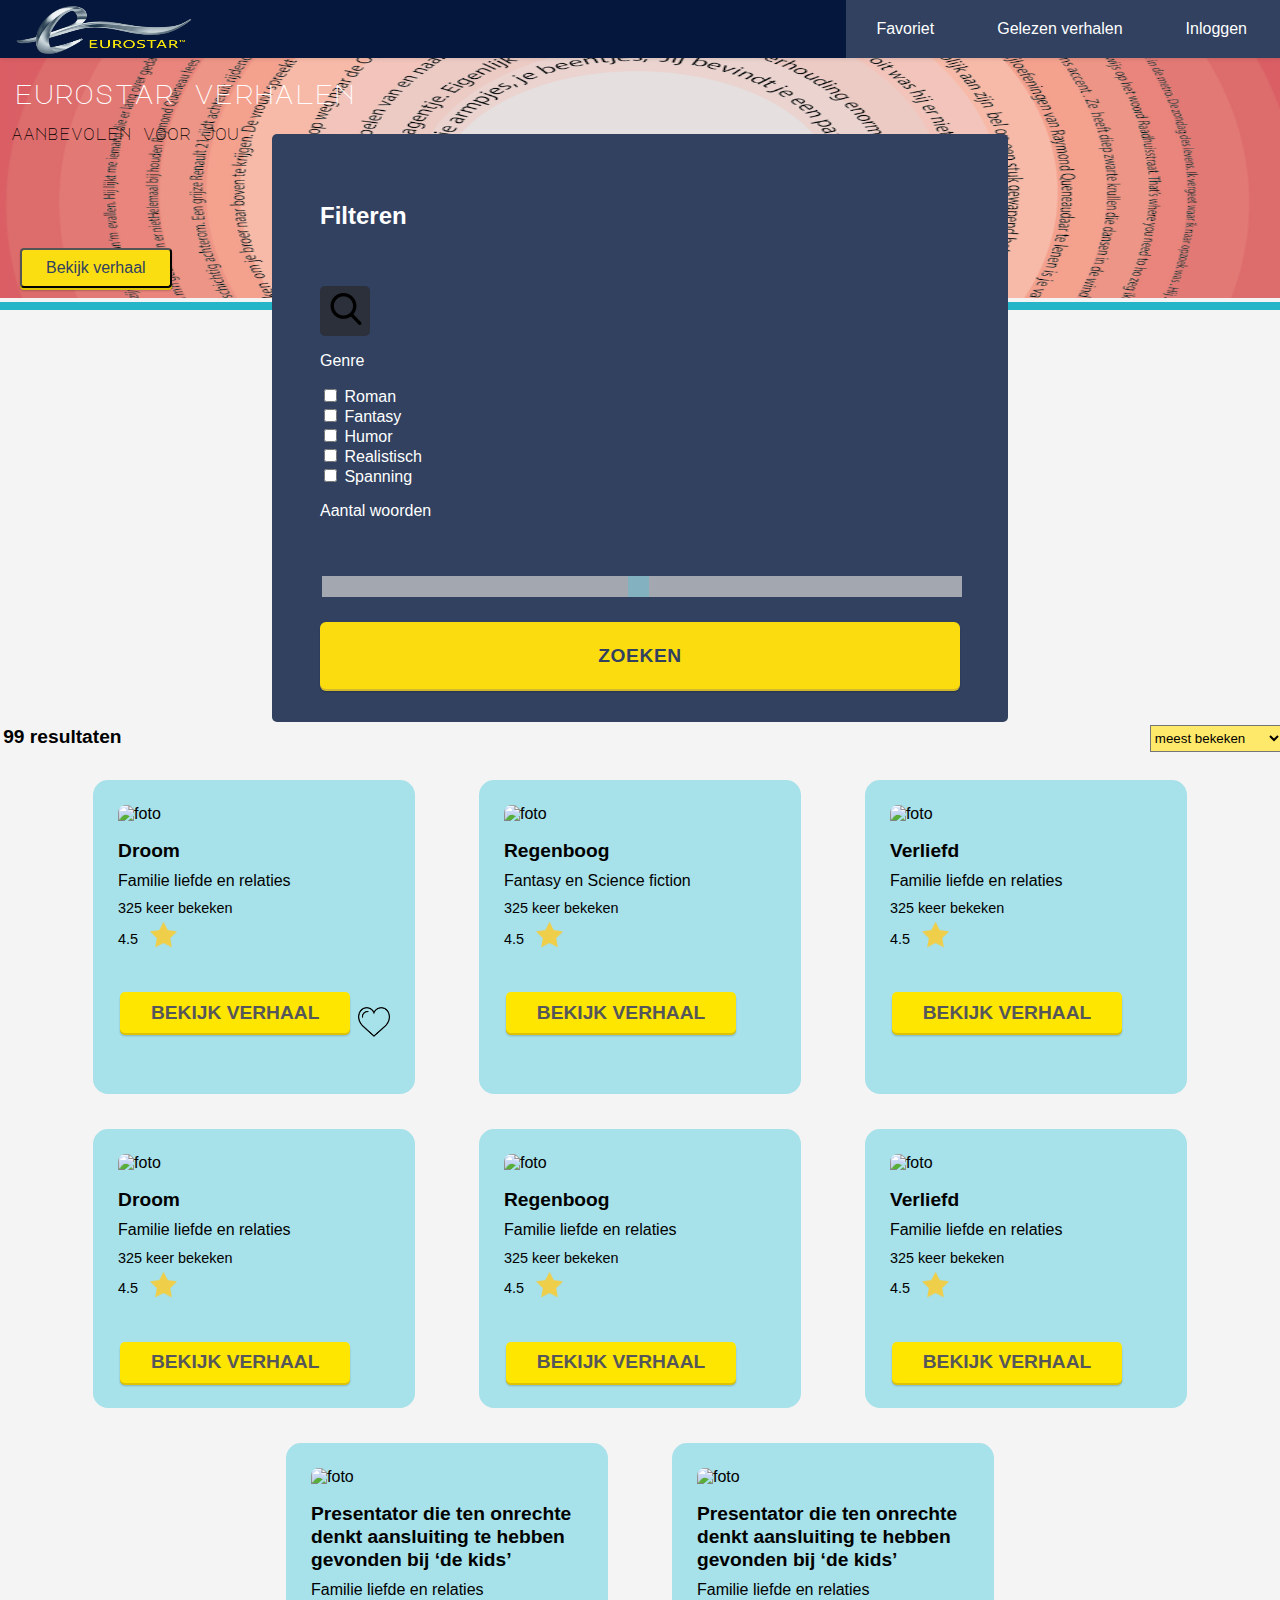
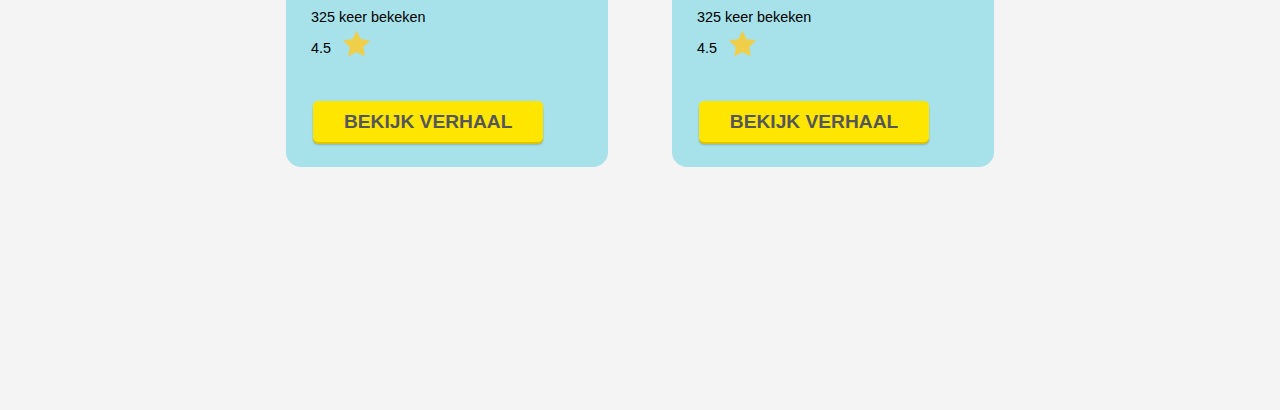
==== index.html @ bab55160 "Add files via upload" ====
<!DOCTYPE html>
<html lang="nl">

<head>
    <meta charset="UTF-8">
    <title>eurostar.html </title>
    <link rel="stylesheet" href="eurostar.css">
    <meta name="viewport" content="width=device-width, initial-scale=1">
    <link href="https://fonts.googleapis.com/css?family=Major+Mono+Display" rel="stylesheet">
</head>

<body>

    <header>
        <img alt="foto" src="eurostarlogo.png">
        <input class="menu-btn" type="checkbox" id="menu-btn" />
        <label class="menu-icon" for="menu-btn"><span class="navicon"></span></label>
        <ul>
            <li> <a href="Favouriet">Favoriet</a></li>
            <li><a href="gelezen.html">Gelezen verhalen</a></li>
            <li><a href="inloggen.html">Inloggen</a></li>

        </ul>


    </header>
    <main class="container">
        <h1 class=titel>eurostar verhalen</h1><img src="Schermafbeelding%202019-01-14%20om%2018.10.48.png" alt="afbeelding">
        <p> aanbevolen voor jou</p>
        <button class="btn"> Bekijk verhaal </button>

    </main>



    <section class="filteren">

        <h2 class="titelfilteren"> Filteren </h2>
        <form>
            <img src="search.png" alt="search" class="icon">
            <div class="box">
                <div class="zoekbalk">

                    <input type="search" id="search" placeholder=" zoek " />
                </div>
            </div>

        </form>

        <form class="formulier" action="checkbox">
            <p>Genre </p>
            <div class="familie">
                <input type="checkbox" class="familie" />
                <label>Roman</label>
            </div>
            <div class="familie">
                <input type="checkbox" class="familie" /> <label>Fantasy </label>
            </div>
            <div class="familie">
                <input type="checkbox" class="familie" /><label> Humor</label> </div>
            <div class="familie">
                <input type="checkbox" class="familie" /><label> Realistisch</label> </div>
            <input type="checkbox" class="familie" /><label> Spanning</label>
        </form>


        <form action="range">
            <p> Aantal woorden</p>
            <input type="range" min="1" max="100" value="50" class="slider" id="myRange">
        </form>

        <button> Zoeken  </button>



    </section>

    <article class="sorteren">
        <h2 class="resultaten">99 resultaten </h2>
        <form class="sorterenop" action="checkbox">
            <select class="sorterenfilter" name="sorterenop">
        <option class="option" value="meest bekeken"> meest bekeken</option>
        <option value="a-z"> a-z </option>
        <option value="z-a">z-a</option>
        <option value="random">random</option>
    </select>
        </form>

    </article>




    <section class="sectionsorterenverhalen">

        <article class="verhalen">
            <img class="fotoverhalen" src="http://q-staff.eu/wp-content/uploads/2015/01/dromen.jpg" alt="foto">
            <h2>Droom </h2>
            <h3> Familie liefde en relaties</h3>
            <p>325 keer bekeken</p>
            <p> 4.5</p>
            <img class="ster" alt="ster" src="star.png">

            <a href="verhaal.html" class="bekijkverhaalknop">Bekijk verhaal</a> <img class="likebutton" src="like%20(3).png" alt="hart">


        </article>


        <article class="verhalen">
            <img class="fotoverhalen" src="https://thumbs.werkaandemuur.nl/b9597d13a1910afd339861abcd6c3329_950x600_fit.jpg" alt="foto">
            <h2>Regenboog </h2>
            <h3> Fantasy en Science fiction</h3>
            <P>325 keer bekeken</P>
            <p> 4.5</p>
            <img class="ster" alt="ster" src="star.png">


            <a href="verhaal.html" class="bekijkverhaalknop">Bekijk verhaal</a>

        </article>


        <article class="verhalen">
            <img class="fotoverhalen" src="https://sestra.nl/wp-content/uploads/2014/02/Bang-om-verliefd-te-zijn-1200x675.jpg" alt="foto">

            <h2>Verliefd </h2>
            <h3>Familie liefde en relaties </h3>
            <P> 325 keer bekeken</P>
            <p> 4.5</p>
            <img class="ster" alt="ster" src="star.png">
            <a href="verhaal.html" class="bekijkverhaalknop">Bekijk verhaal</a>

        </article>

        <article class="verhalen">
            <img class="fotoverhalen" src="http://q-staff.eu/wp-content/uploads/2015/01/dromen.jpg" alt="foto">
            <h2>Droom </h2>
            <h3> Familie liefde en relaties</h3>
            <P> 325 keer bekeken</P>
            <p> 4.5</p>
            <img class="ster" alt="ster" src="star.png">
            <a href="verhaal.html" class="bekijkverhaalknop">Bekijk verhaal</a>

        </article>


        <article class="verhalen">
            <img class="fotoverhalen" src="https://thumbs.werkaandemuur.nl/b9597d13a1910afd339861abcd6c3329_950x600_fit.jpg" alt="foto">
            <h2>Regenboog </h2>
            <h3> Familie liefde en relaties</h3>
            <P> 325 keer bekeken</P>
            <p> 4.5</p>
            <img class="ster" alt="ster" src="star.png">
            <a href="verhaal.html" class="bekijkverhaalknop">Bekijk verhaal</a>
        </article>


        <article class="verhalen">
            <img class="fotoverhalen" src="https://sestra.nl/wp-content/uploads/2014/02/Bang-om-verliefd-te-zijn-1200x675.jpg" alt="foto">
            <h2>Verliefd </h2>
            <h3>Familie liefde en relaties</h3>
            <P> 325 keer bekeken</P>
            <p> 4.5</p>
            <img class="ster" alt="ster" src="star.png">
            <a href="verhaal.html" class="bekijkverhaalknop">Bekijk verhaal</a>


        </article>
        <article class="verhalen">
            <img class="fotoverhalen" src="https://thumbs.werkaandemuur.nl/b9597d13a1910afd339861abcd6c3329_950x600_fit.jpg" alt="foto">
            <h2>Presentator die ten onrechte denkt aansluiting te hebben gevonden bij ‘de kids’ </h2>
            <h3> Familie liefde en relaties</h3>
            <P> 325 keer bekeken</P>
            <p> 4.5</p>
            <img class="ster" alt="ster" src="star.png">
            <a href="verhaal/verhaal.html" class="bekijkverhaalknop">Bekijk verhaal</a> </article>


        <article class="verhalen">
            <img class="fotoverhalen" src="https://sestra.nl/wp-content/uploads/2014/02/Bang-om-verliefd-te-zijn-1200x675.jpg" alt="foto">
            <h2>Presentator die ten onrechte denkt aansluiting te hebben gevonden bij ‘de kids’ </h2>
            <h3> Familie liefde en relaties</h3>
            <P> 325 keer bekeken</P>
            <p> 4.5</p>
            <img class="ster" alt="ster" src="star.png">
            <a href="verhaal/verhaal.html" class="bekijkverhaalknop">Bekijk verhaal</a>
        </article>
    </section>
---- eurostar.css ----
body {
    font-family: Pembroke, "Helvetica Neue", Helvetica, Arial, sans-serif
}

/*navigatie */

body {
    margin: 0;
    font-family: Helvetica, sans-serif;
    background-color: #f4f4f4;
}



/* header */

header img {
    width: 10em;
    height: 3em;
    position: fixed;
    top: 0.3em;
    left: 0.2em;
}

header {
    background-color: #06173d;
    box-shadow: 1px 1px 4px 0 rgba(0, 0, 0, .1);
    position: fixed;
    width: 100%;
    z-index: 3;
    position: fixed;
    top: 0
}

header ul {
    margin: 0;
    padding: 0;
    list-style: none;
    overflow: hidden;
    background-color: #31415f;
}

header li a {
    display: block;
    padding: 1.25em;
    border-right: 0.19em solid #31415f;
    text-decoration: none;
    color: white
}

header li a:hover,
header .menu-btn:hover {
    background-color: #4f5c76;
    border-color: inherit;
    border-top: 0.31em solid #4f5c76;
}



/* menu */

header ul {
    clear: both;
    max-height: 0;
    transition: max-height .2s ease-out;
    background-color: #31415f;
}

/* menu icon */

header .menu-icon {
    cursor: pointer;
    display: inline-block;
    float: right;
    padding: 1.73em 1.25em;
    position: relative;
    left: 0em;
    user-select: none;
}

header .menu-icon .navicon {
    background: white;
    display: block;
    height: 0.25em;
    position: relative;
    transition: background .2s ease-out;
    width: 1.75em;
}

header .menu-icon .navicon:before,
header .menu-icon .navicon:after {
    background: white;
    content: '';
    display: block;
    height: 100%;
    position: absolute;
    transition: all .2s ease-out;
    width: 100%;
}

header .menu-icon .navicon:before {
    top: 0.312em;
}

header .menu-icon .navicon:after {
    top: -0.312em;
}

/* menu button */

header .menu-btn {
    display: none;
}

header .menu-btn:checked ~ ul {
    max-height: 15em;
}

header .menu-btn:checked ~ .menu-icon .navicon {
    background: transparent;
}

header .menu-btn:checked ~ .menu-icon .navicon:before {
    transform: rotate(-45deg);
}

header .menu-btn:checked ~ .menu-icon .navicon:after {
    transform: rotate(45deg);
}

header .menu-btn:checked ~ .menu-icon:not(.steps) .navicon:before,
.header .menu-btn:checked ~ .menu-icon:not(.steps) .navicon:after {
    top: 0;
}

/*main*/

main {

    position: relative;
    bottom: -3em;
    border: 2em;
    margin-bottom: 4em;
    border-bottom: 0.5em solid #24b5c9;
    height: 20
}

h1 {
    font-weight: 400;
    font-size: 3rem;
    font-family: Aspect Regular;
    text-align: left;
    top: 1.5em;
}

main p {
    position: absolute;
    bottom: 9em;
    left: 0.7em;
    text-align: left;
    font-family: 'Major Mono Display', monospace;

}

main h1 {
    position: absolute;
    top: 0.5em;
    left: 0.5em;
    text-align: left;
    color: white;
    font-size: 1.7em;

    font-family: 'Major Mono Display', monospace;
}

img {

    width: 100%;
    height: 15.625em;


}

main button {
    position: absolute;
    top: 12.5em;
    left: 1.25em;
    padding: 0.56em 1.5em;
    background-color: #fbde12;
    color: #31415f;
    font-size: 1em;
    border-radius: 0.25em;
    box-shadow: rgb(222, 194, 4) 0px 2px 0px 0px, rgba(0, 0, 0, 0.2) 0px 3px 2px 0px;

}

main button:hover {
    background-color: #ffe600;
}




.inloggen {
    position: absolute;
    top: 0.438em;
    right: 0.5em
}






/*filteren*/

.filteren {
    text-decoration: none;
    background-color: #31415f;
    border-radius: 0.313em;
    max-width: 40em;
    color: white;
    padding: 3em;
    padding-bottom: 3.750em;
    margin-bottom: 2.188em;
    margin-top: 0.125em;
    border-top: 20em;
    height: 30em;



    margin-left: auto;
    margin-right: auto;

}

.slider {
    -webkit-appearance: none;

    width: 100%;
    height: 1.563em;
    background: #d3d3d3;
    outline: none;
    opacity: 0.7;
    margin-top: 3em;
}

.slider:hover {
    background-color: white;
}

.slider::-webkit-slider-thumb {
    -webkit-appearance: none;
    width: 1.563em;
    height: 1.563em;
    background: #a7e1e9;

}

slider::-moz-range-thumb {
    width: 1.563em;
    height: 1.563em;

    cursor: pointer;
}




.myinput {


    font-size: 1.0em;
    border: none;
    padding-bottom: 1.0em;
    padding-top: 1.0em;

    border-radius: 0.313em;
    line-height: 1.500em;
    margin-bottom: 0.938em;
    width: 100%;
    text-align-last: left;

}






form p {
    font-size: 1.0em;
}

.inloggen {
    width: 2.5em;
    height: 2.5em;
}

.box {

    width: 200px;
    height: 50px;
}

.zoekbalk {
    width: 100%;
    vertical-align: middle;
    white-space: nowrap;
    position: relative;

}

.zoekbalk input#search {
    width: 50px;
    height: 50px;
    background: #2b303b;
    border: none;
    font-size: 10pt;
    float: left;
    color: #262626;
    padding-left: 35px;
    -webkit-border-radius: 5px;
    -moz-border-radius: 5px;
    border-radius: 5px;
    color: #fff;

    -webkit-transition: width .55s ease;
    -moz-transition: width .55s ease;
    -ms-transition: width .55s ease;
    -o-transition: width .55s ease;
    transition: width .55s ease;
}

.zoekbalk input#search::-webkit-input-placeholder {
    color: white;
}

.zoekbalk input#search:-moz-placeholder {

    color: white;
}

.zoekbalk input#search::-moz-placeholder {

    color: white;
}

.zoekbalk input#search:-ms-input-placeholder {
    color: white;
}

.zoekbalk .icon {
    position: absolute;
    top: 30%;
    margin-left: 1.064em;
    margin-top: 1.063;
    z-index: 1;
    color: white;
}

.icon {
    position: relative;
    z-index: 2;
    width: 2em;
    height: 2em;
    top: 2.7em;
    right: -0.6em
}

.zoekbalk input#search:focus,
.zoekbalk input#search:active {
    outline: none;
    width: 100%;
}

.zoekbalk:hover input#search {
    width: 100%;
}

.zoekbalk:hover .icon {
    width: 100% #93a2ad;
}

section button {


    border-radius: 0.313em;
    text-align: center;
    background-color: rgb(251, 221, 15);
    color: #31415f;
    border-style: none;
    font-size: 1.2em;
    font-weight: 700;
    letter-spacing: 0.03em;
    box-shadow: 2px, 2px #d1b829;
    text-align: center;
    margin-top: 3.125em;
    box-shadow: rgb(210, 184, 43) 0px 2px 0px 0px, rgba(0, 0, 0, 0.2) 0px 3px 2px 0px;
    text-transform: uppercase;
    line-height: 1.25em;
    padding: 1.125em 0.625em;
    width: 100%;
    position: relative;
    top: -2em;
}

section button:hover {
    background-color: #ffe96a;
    position: relative;
    top: -2em;
}






/*sorteren*/

.sorteren {
    position: relative;
    right: -.2em;
    border: 2em;

}

.sorterenfilter {
    height: 2em;
    width: 10em;
    background: #ffe96a;
}

.option {
    width: 10em;
    height: 12em;
    background: yellow
}

article form {
    position: absolute;
    top: 0em;
    right: 0em;

}


.sectionsorterenverhalen {
    display: flex;

    justify-content: center;
    flex-wrap: wrap;
    flex-direction: row;

    color: black
}

/*resultaten */

.verhalen {
    background-color: #a7e1e9;
    padding: 1.56em;
    width: 20em;
    margin-bottom: 2.19em;
    margin-top: 0px;
}

.containerverhalen {
    flex-direction: row;
    flex-wrap: wrap-reverse;
    justify-content: space-around;
    align-items: stretch;
}

.verhalen {

    border-radius: 0.94em;
    margin-top: 0px;
    margin-left: 2em;
    margin-right: 2em;
    text-decoration: none;
    width: 17em;

}

article h2 {
    font-size: 1.2em;
    line-height: 1.2em;

}

article p {
    font-size: 0.9em;
    line-height: 1, 0em;


}

article h3 {
    font-size: 1.0em;
    line-height: 0.4em;
    font-weight: normal
}



.bekijkverhaalknop {
    font-family: Pembroke, Arial, sans-serif;
    font-style: normal;
    font-weight: 700;
    font-size: 1.2rem;
    text-align: center;
    background-color: rgb(255, 230, 0);
    box-shadow: rgb(222, 194, 4) 0px 2px 0px 0px, rgba(0, 0, 0, 0.2) 0px 3px 2px 0px;
    color: rgb(85, 86, 90);
    padding: 4em;

    text-align: center;
    text-transform: uppercase;
    width: 11em;
    border-radius: 0.25em;
    border-width: 0px;
    padding: 0px;
    text-decoration: none;
    position: relative;

    left: 0.1em;
    display: block;
    padding: 0.5em;
}












.bekijkverhaalknop: hover {
    border-top: 0.3125 solid #ffe600;
}



.resultaten {
    margin-left: 3.125;
    color: black;
}

article img {
    border: 0px;
    margin-top: auto;
    margin-left: auto;

    text-decoration: none;
    border-top-right-radius: .5em;
    border-top-left-radius: .5em;
    width: 17em;
    height: 8em;
}



.ster {
    width: 1.7em;
    height: 1.7em;
    position: relative;
    left: 2.0em;
    bottom: 2.5em;

}

.likebutton {
    width: 2em;
    height: 2em;
    position: relative;
    bottom: 1.7em;
    left: 15em
}

.gelezen {
    position: relative;
    top: 7em;
    border-radius: 0.94em;
    margin-top: 0px;
    margin-left: auto;
    margin-right: auto;

    padding-bottom: 1em;
    text-decoration: none;
    width: 17em;
    background-color: #a7e1e9
}

}

.rate {
    float: left;
    position: absolute;
    top: 0em;

}

.rate:not(:checked) > input {
    position: absolute;
    top: -9999px;
}

.rate:not(:checked) > label {
    float: right;
    width: 1.0em;
    overflow: hidden;
    white-space: nowrap;
    cursor: pointer;
    font-size: 30px;
    color: #ccc;
}

.rate:not(:checked) > label:before {
    content: '★ ';
}

.rate > input:checked ~ label {
    color: #ffc700;
}

.rate:not(:checked) > label:hover,
.rate:not(:checked) > label:hover ~ label {
    color: #ffd74a;
}

z .rate > input:checked + label:hover,
.rate > input:checked + label:hover ~ label,
.rate > input:checked ~ label:hover,
.rate > input:checked ~ label:hover ~ label,
.rate > label:hover ~ input:checked ~ label {
    color: #ffd74a;
}



.inlogpagina {
    background-color: #a7e1e9;


}

h1 {
    font-family: 'Montserrat', sans-serif;
    text-align: center;
    position: relative;
}


.inlog {
    background-color: white;
    position: relative;
    top: 5em;
    max-width: 30.312em;
    height: 28.437em;
    border-radius: 0.5em;
    margin: auto;
    border: 20em;
    padding-top: 1.25em;
    padding-right: 2.5em;
    padding-left: 2.5em;
}


input[type=submit] {
    -webkit-transition: width 0.4s ease-in-out;
    transition: width 0.4s ease-in-out;
}

input[type=submit]:focus {
    width: 100%;
}

input[type=submit] {


    border-radius: 0.3125em;
    text-align: center;
    background-color: rgb(251, 221, 15);
    color: #31415f;
    border-style: none;
    font-size: 1.2em;
    font-weight: 700;
    letter-spacing: 0.03em;
    box-shadow: 2px, 2px #d1b829;
    text-align: center;
    box-shadow: rgb(210, 184, 43) 0px 2px 0px 0px, rgba(0, 0, 0, 0.2) 0px 3px 2px 0px;
    text-transform: uppercase;
    line-height: 1.25em;
    padding: 1.0em 0.625em;
    position: relative;
    margin-left: 2em;
    margin-right: 2em;
    top: 7em;
    margin: 0 auto;
    display: inline-block;
    width: 100%;
    top: 5em;


}








input[type=submit]:hover {
    background-color: #ffe96a;
}



.formulierinlog {

    padding: 0.0625em;
    height: 4.125em;
    width: 100%;
    border: 1px solid #38bdce;
    text-align: center;
    resize: vertical;



}

.formulierinlog:invalid {
    border: 1px solid red;
}

.formulierinlog:valid {
    border: 0.0625em solid #38bdce;
}



.labelformulier {
    padding: 0.75em 0.75em 0.75em 0;
    display: inline-block;
}

.inlogtekst {
    color: #109fb3;
    margin: auto;
    font-size: 1em;
    text-decoration: underline;




}

.tekstaccount {
    font-weight: normal;

    font-size: 0.93em;
}





@media (min-width: 80em) {
    header li {
        float: left;
        color: white;

    }
    header li a {
        padding: 1.25em 1.875em;

    }
    header ul {
        clear: none;
        float: right;
        max-height: none;


    }
    header .menu-icon {
        display: none;
    }
    header li a:hover,
    header .menu-btn:hover {
        background-color: #4f5c76;
        border-top: 0.31em solid #fff300;
        border-right: #fff300
    }

    header img {

        width: 11em;
        height: 3em;
        position: fixed;
        top: 0.4em;
        left: 1em;

    }
    .filteren {
        position: relative;
        top: -12em;
        margin-left: auto;
        margin-right: auto;

    }
    section button {
        position: relative;
        top: -2em
    }
    .sorteren {
        position: relative;
        top: -14em;
    }

    .sectionsorterenverhalen {
        position: relative;
        top: -13em
    }

    .container-2 input#search:focus,
    .container-2 input#search:active {
        outline: none;
        width: 110%;
    }

    .container-2:hover input#search {
        width: 110%;
    }

}
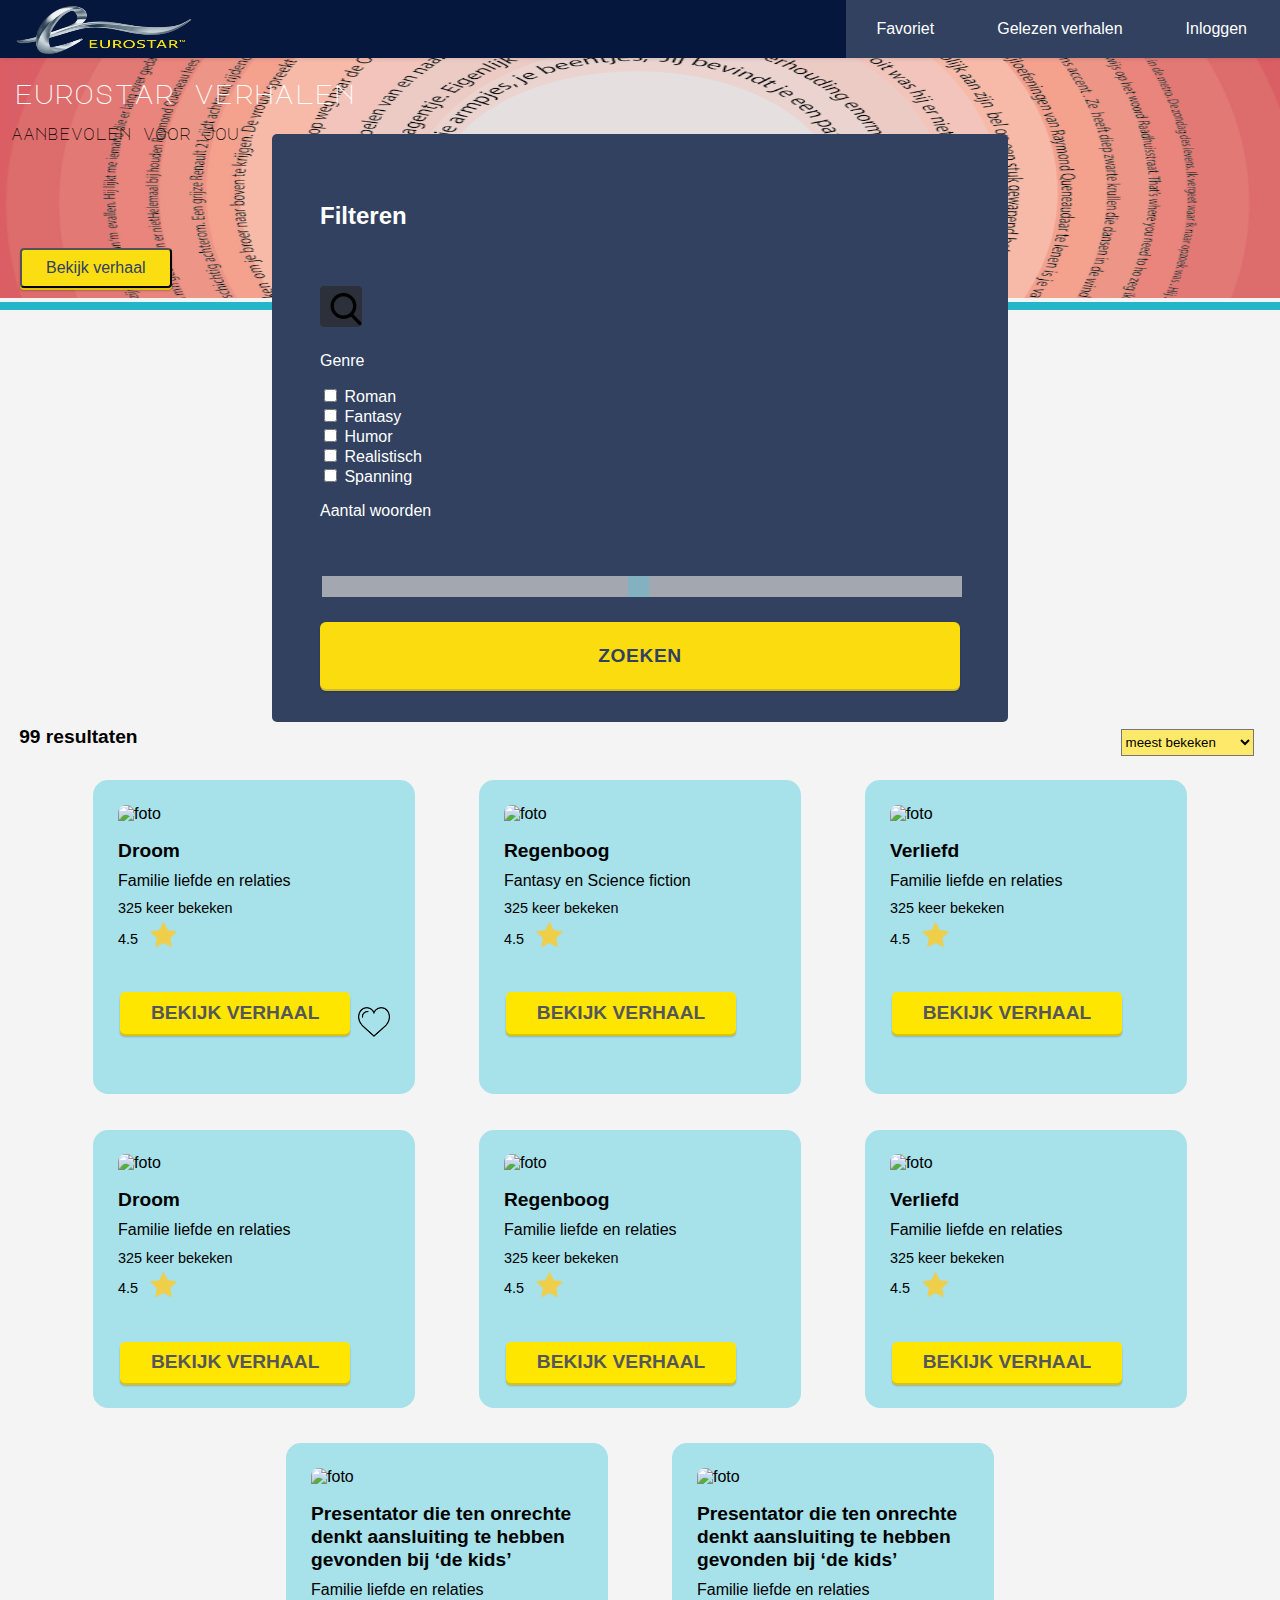
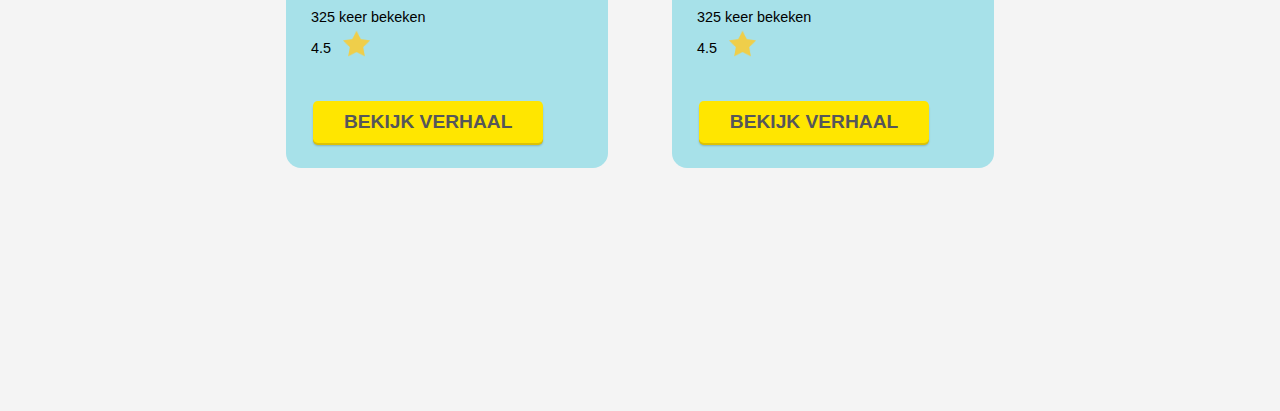
==== commit 2b0379ca: "Add files via upload" ====
--- a/index.html
+++ b/index.html
@@ -41,7 +41,7 @@
             <div class="box">
                 <div class="zoekbalk">
 
-                    <input type="search" id="search" placeholder=" zoek " />
+                    <input type="search" id="search" placeholder="   zoek " />
                 </div>
             </div>
 
--- a/eurostar.css
+++ b/eurostar.css
@@ -312,17 +312,17 @@
 }
 
 .zoekbalk input#search {
-    width: 50px;
-    height: 50px;
+    width: 3.125em;
+    height: 3.125em;
     background: #2b303b;
     border: none;
     font-size: 10pt;
     float: left;
     color: #262626;
-    padding-left: 35px;
-    -webkit-border-radius: 5px;
-    -moz-border-radius: 5px;
-    border-radius: 5px;
+    padding-left: 2.188em;
+    -webkit-border-radius: 0.313em;
+    -moz-border-radius: 0.313em;
+    border-radius: 0.313em;
     color: #fff;
 
     -webkit-transition: width .55s ease;
@@ -422,6 +422,8 @@
     position: relative;
     right: -.2em;
     border: 2em;
+    margin: 1em;
+
 
 }
 
@@ -429,6 +431,9 @@
     height: 2em;
     width: 10em;
     background: #ffe96a;
+    margin: 1em;
+    position: relative;
+    top:-0.7em;
 }
 
 .option {
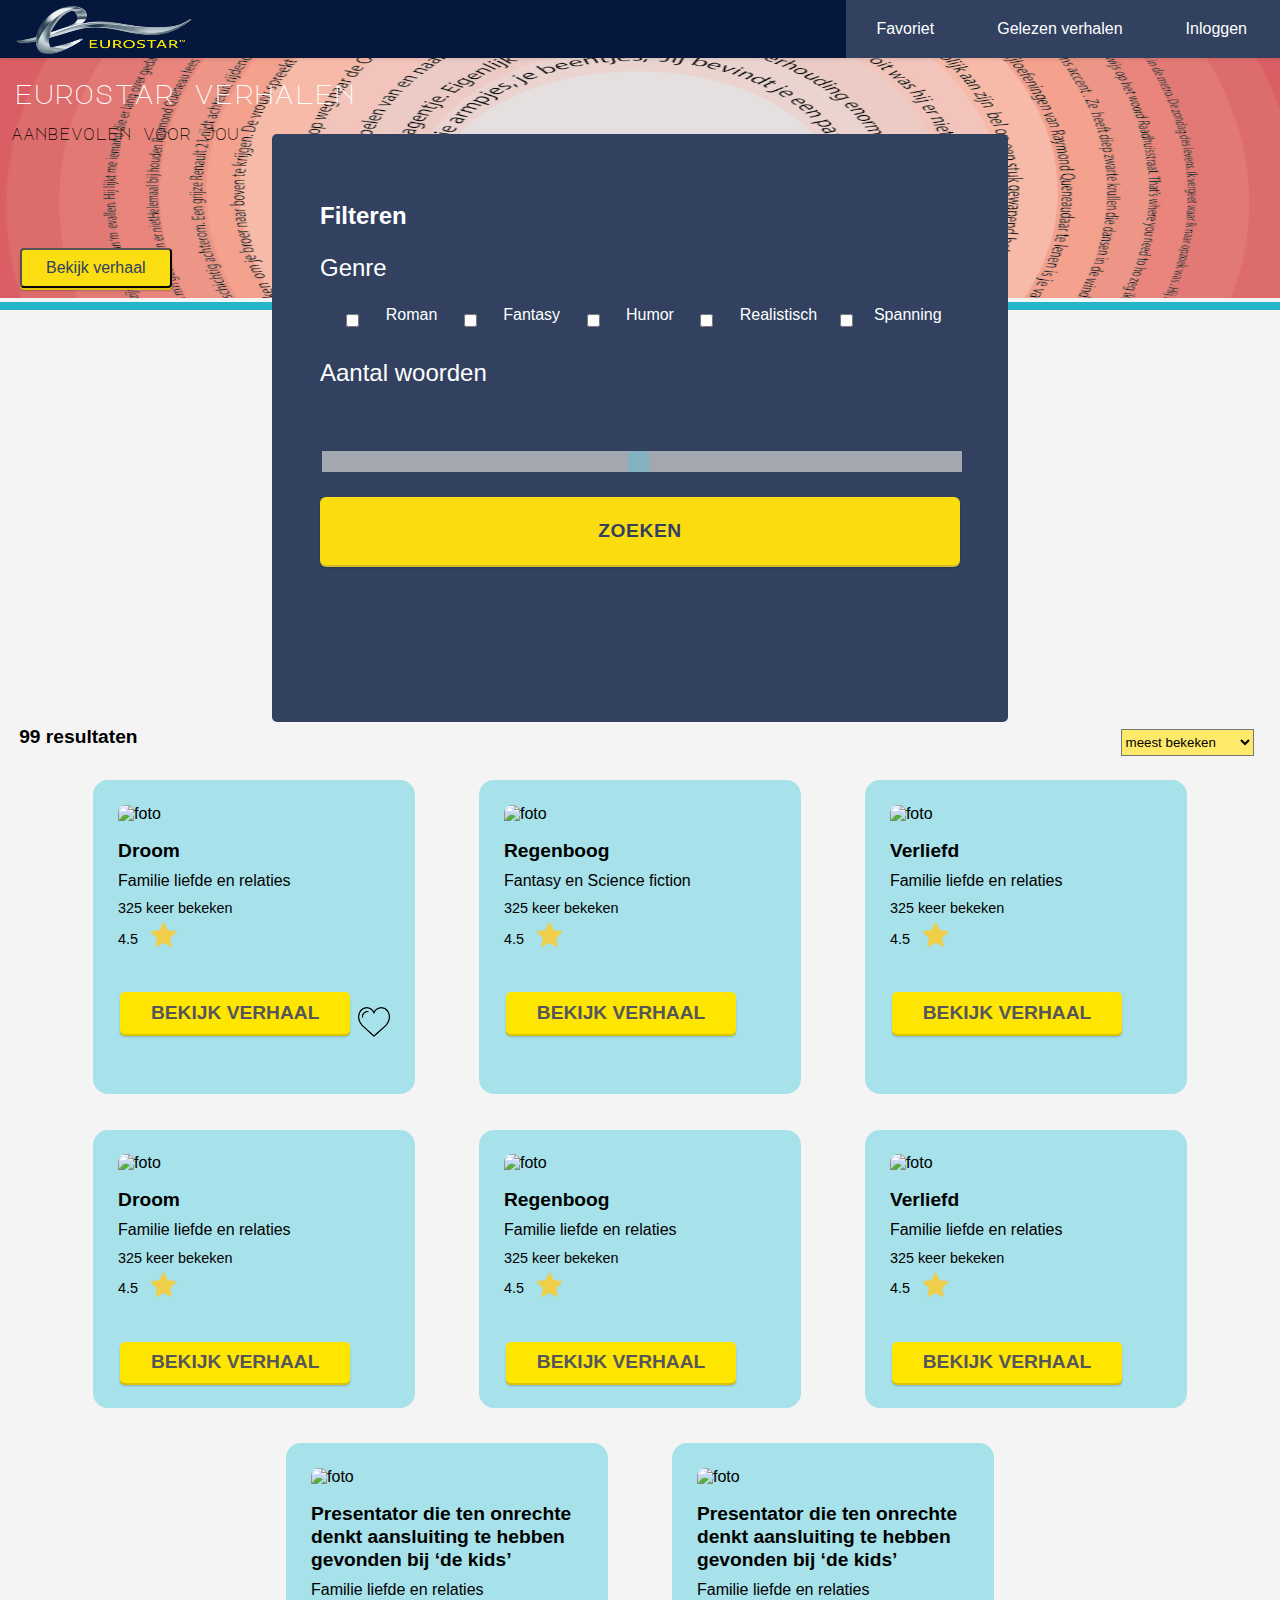
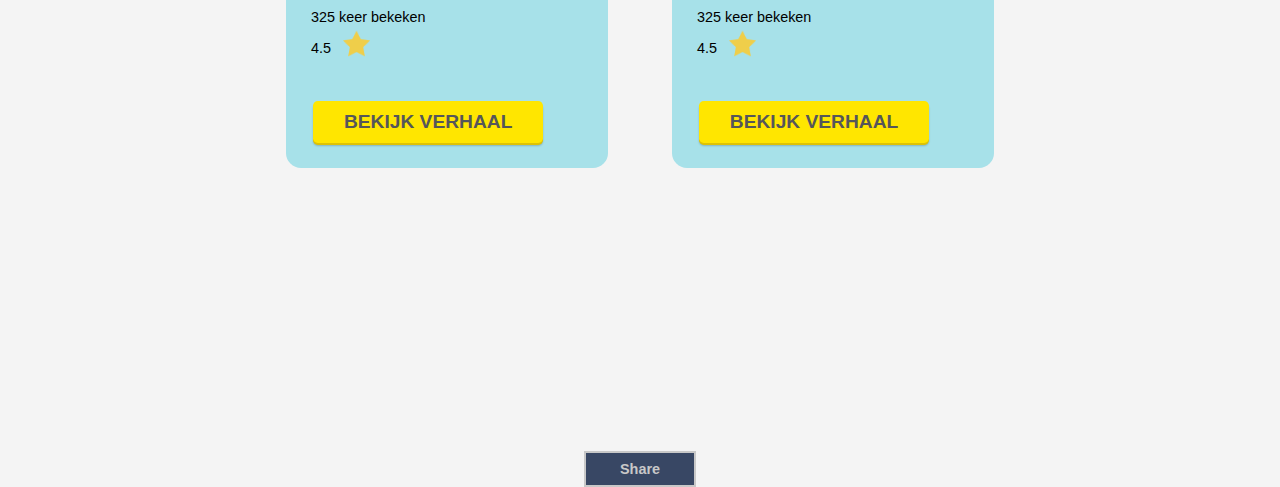
==== commit 9f73408b: "Add files via upload" ====
--- a/index.html
+++ b/index.html
@@ -7,6 +7,7 @@
     <link rel="stylesheet" href="eurostar.css">
     <meta name="viewport" content="width=device-width, initial-scale=1">
     <link href="https://fonts.googleapis.com/css?family=Major+Mono+Display" rel="stylesheet">
+    <script src="https://cdnjs.cloudflare.com/ajax/libs/modernizr/2.8.3/modernizr.min.js" type="text/javascript"></script>
 </head>
 
 <body>
@@ -36,31 +37,26 @@
     <section class="filteren">
 
         <h2 class="titelfilteren"> Filteren </h2>
-        <form>
-            <img src="search.png" alt="search" class="icon">
-            <div class="box">
-                <div class="zoekbalk">
-
-                    <input type="search" id="search" placeholder="   zoek " />
-                </div>
-            </div>
-
-        </form>
+
 
         <form class="formulier" action="checkbox">
             <p>Genre </p>
-            <div class="familie">
+            <div class="checkboxes">
+
                 <input type="checkbox" class="familie" />
                 <label>Roman</label>
+
+
+                <input type="checkbox" class="familie" /> <label>Fantasy </label>
+
+
+                <input type="checkbox" class="familie" /><label> Humor</label>
+
+                <input type="checkbox" class="familie" /><label> Realistisch</label>
+
+                <input type="checkbox" /><label> Spanning</label>
+
             </div>
-            <div class="familie">
-                <input type="checkbox" class="familie" /> <label>Fantasy </label>
-            </div>
-            <div class="familie">
-                <input type="checkbox" class="familie" /><label> Humor</label> </div>
-            <div class="familie">
-                <input type="checkbox" class="familie" /><label> Realistisch</label> </div>
-            <input type="checkbox" class="familie" /><label> Spanning</label>
         </form>
 
 
@@ -187,3 +183,26 @@
             <a href="verhaal/verhaal.html" class="bekijkverhaalknop">Bekijk verhaal</a>
         </article>
     </section>
+
+    <footer class="share-button">
+        <a class="social-toggle">Share</a>
+        <div class="social-networks">
+            <ul>
+                <li class="social-twitter">
+                    <a href="https://www.twitter.com">T</a>
+                </li>
+                <li class="social-facebook">
+                    <a href="https://www.facebook.com">F</a>
+                </li>
+                <li class="social-gplus">
+                    <a href="http://www.gplus.com">G+</a>
+                </li>
+            </ul>
+        </div>
+    </footer>
+    <script src='http://cdnjs.cloudflare.com/ajax/libs/jquery/2.1.3/jquery.min.js'></script>
+    <script src="js/index.js"></script>
+
+</body>
+
+</html>
--- a/eurostar.css
+++ b/eurostar.css
@@ -234,6 +234,13 @@
 
 }
 
+.checkboxes {
+    display: flex;
+    flex-direction: row;
+    flex-wrap: wrap;
+    justify-content: space-evenly;
+}
+
 .slider {
     -webkit-appearance: none;
 
@@ -283,104 +290,21 @@
 
 }
 
+form .familie {
+    margin: 0.6em
+}
+
 
 
 
 
 
 form p {
-    font-size: 1.0em;
-}
-
-.inloggen {
-    width: 2.5em;
-    height: 2.5em;
-}
-
-.box {
-
-    width: 200px;
-    height: 50px;
-}
-
-.zoekbalk {
-    width: 100%;
-    vertical-align: middle;
-    white-space: nowrap;
-    position: relative;
-
-}
-
-.zoekbalk input#search {
-    width: 3.125em;
-    height: 3.125em;
-    background: #2b303b;
-    border: none;
-    font-size: 10pt;
-    float: left;
-    color: #262626;
-    padding-left: 2.188em;
-    -webkit-border-radius: 0.313em;
-    -moz-border-radius: 0.313em;
-    border-radius: 0.313em;
-    color: #fff;
-
-    -webkit-transition: width .55s ease;
-    -moz-transition: width .55s ease;
-    -ms-transition: width .55s ease;
-    -o-transition: width .55s ease;
-    transition: width .55s ease;
-}
-
-.zoekbalk input#search::-webkit-input-placeholder {
-    color: white;
-}
-
-.zoekbalk input#search:-moz-placeholder {
-
-    color: white;
-}
-
-.zoekbalk input#search::-moz-placeholder {
-
-    color: white;
-}
-
-.zoekbalk input#search:-ms-input-placeholder {
-    color: white;
-}
-
-.zoekbalk .icon {
-    position: absolute;
-    top: 30%;
-    margin-left: 1.064em;
-    margin-top: 1.063;
-    z-index: 1;
-    color: white;
-}
-
-.icon {
-    position: relative;
-    z-index: 2;
-    width: 2em;
-    height: 2em;
-    top: 2.7em;
-    right: -0.6em
-}
-
-.zoekbalk input#search:focus,
-.zoekbalk input#search:active {
-    outline: none;
-    width: 100%;
-}
-
-.zoekbalk:hover input#search {
-    width: 100%;
-}
-
-.zoekbalk:hover .icon {
-    width: 100% #93a2ad;
-}
+    font-size: 1.5em;
+}
+
+
+
 
 section button {
 
@@ -433,7 +357,7 @@
     background: #ffe96a;
     margin: 1em;
     position: relative;
-    top:-0.7em;
+    top: -0.7em;
 }
 
 .option {
@@ -773,6 +697,139 @@
 }
 
 
+.share-button {
+    margin: auto;
+    position: relative;
+    background-color: #31415f;
+
+    left: 0;
+    bottom: -2.5em;
+    ;
+    right: 0;
+    width: 7em;
+    height: 2.3em;
+    line-height: 2em;
+}
+
+.social-toggle {
+    display: block;
+    font-weight: bold;
+    font-size: 90%;
+    text-align: center;
+
+    transition: all 0.25s;
+    color: rgb(200, 200, 200);
+    background: rgba(200, 200, 200, .05);
+    border: 2px solid rgb(200, 200, 200);
+}
+
+.social-toggle:hover {
+    background: rgb(200, 200, 200);
+    color: #333;
+}
+
+.no-js .social-toggle,
+.no-js .social-toggle:hover {
+    cursor: default;
+    border: none;
+    background: transparent;
+    color: rgb(200, 200, 200);
+    pointer-events: none;
+}
+
+.social-networks {
+    -webkit-transform-origin: 50% 0;
+    -ms-transform-origin: 50% 0;
+    transform-origin: 50% 0;
+    -webkit-transform: scale(0) translateY(-190px);
+    transform: scale(0) translateY(-190px);
+    opacity: 0;
+    -webkit-transition: all .4s ease;
+    transition: all .4s ease;
+    margin-left: -45%;
+    /* stops flickering */
+    -webkit-backface-visibility: hidden;
+}
+
+footer .social-gplus {
+    background: #e34429;
+}
+
+footer .social-twitter {
+    background: #6cdfea;
+}
+
+.social-networks.open-menu,
+.no-js .social-networks {
+    -webkit-transform: scale(1) translateY(-90px);
+    transform: scale(1) translateY(-90px);
+    opacity: 1;
+}
+
+
+.social-networks ul {
+    position: relative;
+    left: 1.09em;
+    width: 180px;
+    height: 40px;
+    color: #fff;
+    background: #3b5998;
+    margin: auto;
+    padding: 0;
+    list-style: none;
+}
+
+.social-networks ul:after {
+    content: '';
+    display: block;
+    width: 0;
+    height: 0;
+    position: absolute;
+    left: 0;
+    right: 0;
+    border-left: 12px solid transparent;
+    border-right: 12px solid transparent;
+}
+
+.social-networks.open-menu ul:after,
+.no-js .social-networks ul:after {
+    margin: 35px auto;
+    border-top: 12px solid #3b5998;
+}
+
+.social-networks li {
+    font-size: 90%;
+    width: 60px;
+    margin: 0;
+    text-align: center;
+    float: left;
+    display: block;
+    height: 40px;
+    line-height: 40px;
+    position: relative;
+    z-index: 2;
+    -webkit-box-sizing: content-box;
+    -moz-box-sizing: content-box;
+    box-sizing: content-box;
+    transition: all .3s ease;
+}
+
+.share-button a {
+    text-decoration: none;
+}
+
+.social-networks a {
+    display: block;
+    color: white;
+}
+
+.social-networks a:hover {
+    color: #222;
+}
+
+
+
+
 
 
 
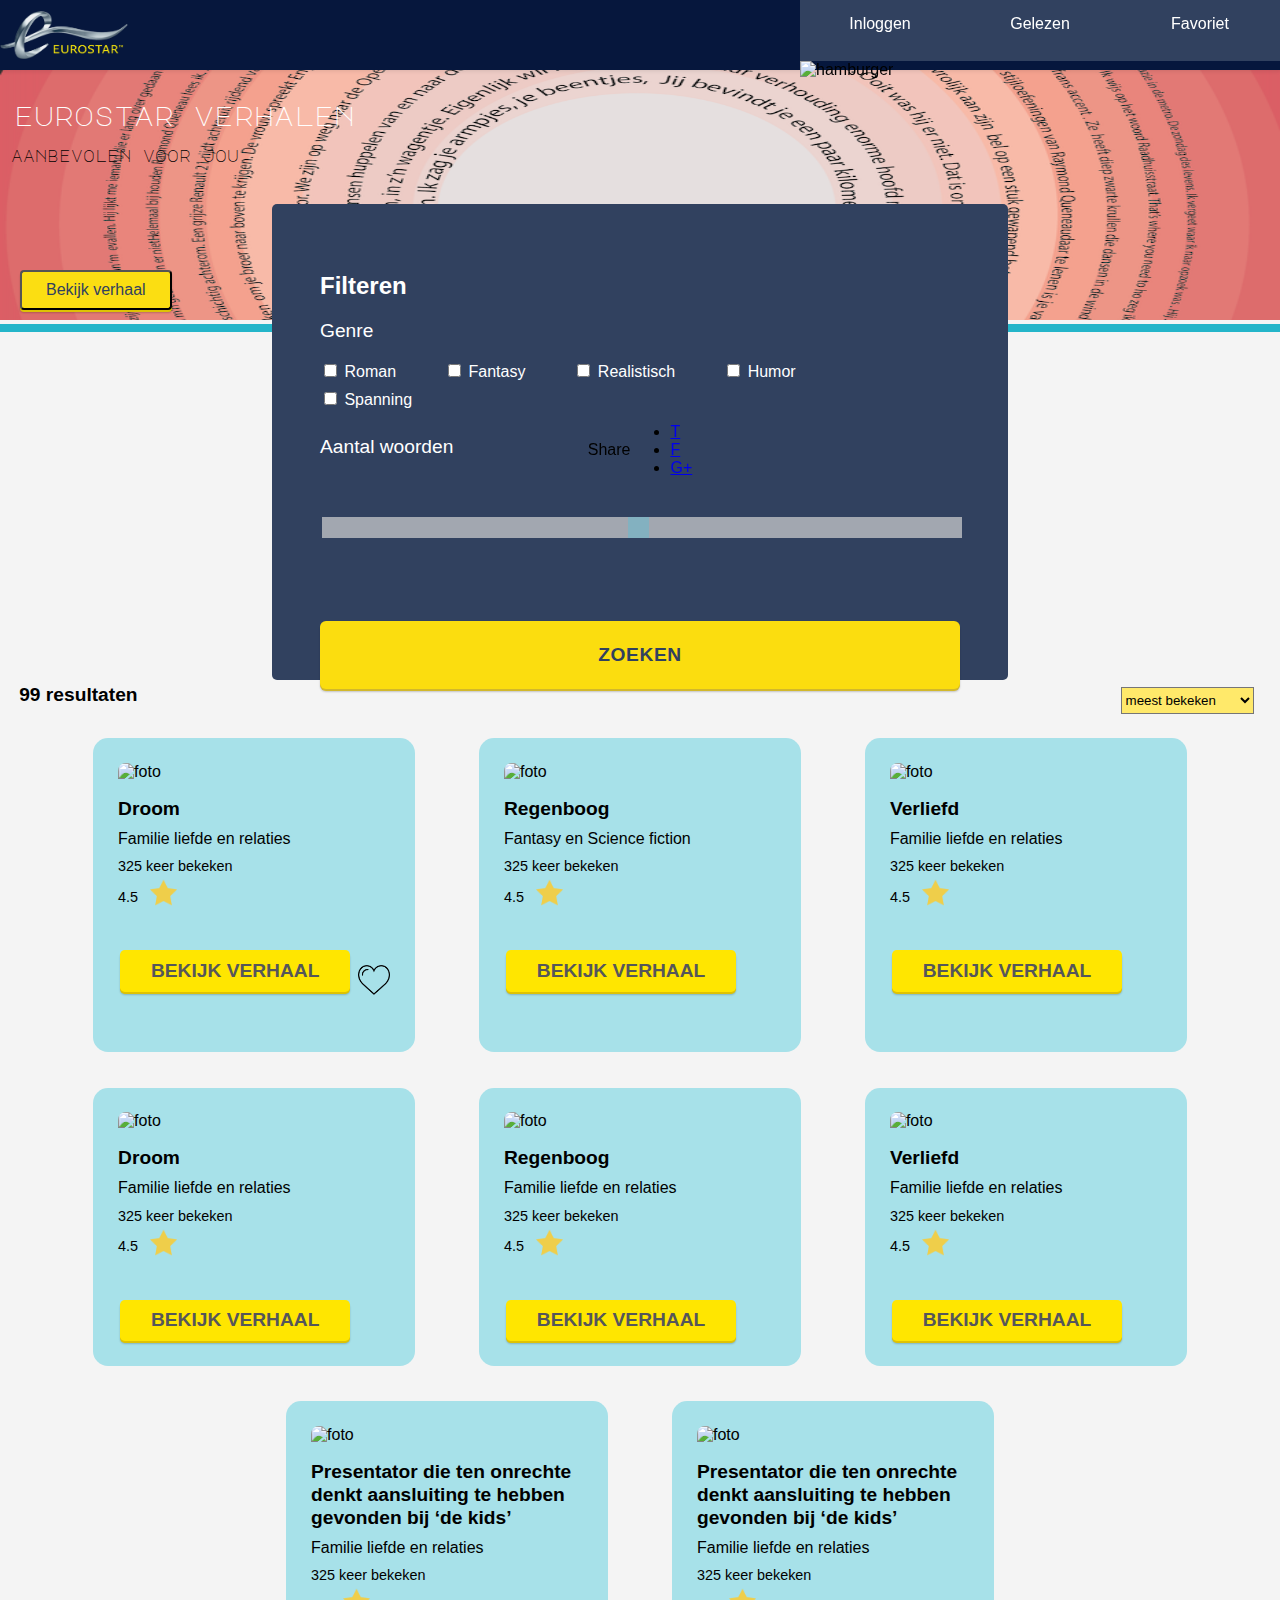
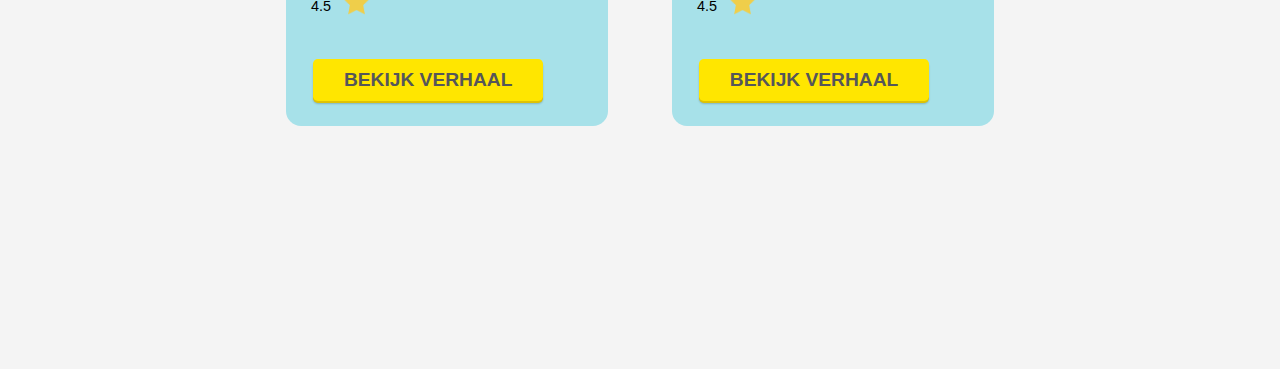
==== commit 837d3e03: "Add files via upload" ====
--- a/index.html
+++ b/index.html
@@ -13,18 +13,19 @@
 <body>
 
     <header>
-        <img alt="foto" src="eurostarlogo.png">
-        <input class="menu-btn" type="checkbox" id="menu-btn" />
-        <label class="menu-icon" for="menu-btn"><span class="navicon"></span></label>
-        <ul>
-            <li> <a href="Favouriet">Favoriet</a></li>
-            <li><a href="gelezen.html">Gelezen verhalen</a></li>
-            <li><a href="inloggen.html">Inloggen</a></li>
-
-        </ul>
-
-
+        <img src="eurostarlogo.png" alt="" class="logo">
+        <nav class="nav">
+            <ul class="nav-list">
+                <li class="nav-item"><a href="inloggen.html" class="nav-link">Inloggen</a></li>
+                <li class="nav-item"><a href="gelezen.html" class="nav-link">Gelezen</a></li>
+                <li class="nav-item"><a href="#" class="nav-link">Favoriet</a></li>
+            </ul>
+            <img src="url(" https://www.iconfinder.com/data/icons/tupix-1/30/list-512.png ") no-repeat center"class="nav-burger" alt="hamburger">
+        </nav>
     </header>
+
+
+
     <main class="container">
         <h1 class=titel>eurostar verhalen</h1><img src="Schermafbeelding%202019-01-14%20om%2018.10.48.png" alt="afbeelding">
         <p> aanbevolen voor jou</p>
@@ -43,18 +44,21 @@
             <p>Genre </p>
             <div class="checkboxes">
 
-                <input type="checkbox" class="familie" />
-                <label>Roman</label>
-
-
-                <input type="checkbox" class="familie" /> <label>Fantasy </label>
-
-
-                <input type="checkbox" class="familie" /><label> Humor</label>
-
-                <input type="checkbox" class="familie" /><label> Realistisch</label>
-
-                <input type="checkbox" /><label> Spanning</label>
+                <div class="familie"> <input type="checkbox" />
+                    <label>Roman</label></div>
+
+                <div class="familie">
+                    <input type="checkbox" /> <label>Fantasy </label></div>
+
+                <div class="familie">
+
+                    <input type="checkbox" /><label> Realistisch</label></div>
+                <div class="familie">
+                    <input type="checkbox" /><label> Humor  </label>
+                </div>
+                <div class="familie">
+                    <input type="checkbox" /><label>  Spanning</label>
+                </div>
 
             </div>
         </form>
--- a/eurostar.css
+++ b/eurostar.css
@@ -10,135 +10,97 @@
     background-color: #f4f4f4;
 }
 
-
-
-/* header */
-
-header img {
-    width: 10em;
-    height: 3em;
-    position: fixed;
-    top: 0.3em;
-    left: 0.2em;
-}
-
 header {
+    display: flex;
+    justify-content: flex-end;
+    height: 70px;
+    position: relative;
+    align-items: center;
     background-color: #06173d;
     box-shadow: 1px 1px 4px 0 rgba(0, 0, 0, .1);
-    position: fixed;
-    width: 100%;
     z-index: 3;
-    position: fixed;
-    top: 0
+    align-items: ;
+}
+
+.logo {
+    position: absolute;
+    left: 0em;
+    width: 8em;
+    height: 3em
 }
 
 header ul {
-    margin: 0;
-    padding: 0;
-    list-style: none;
+    display: flex;
+    list-style-type: none;
     overflow: hidden;
     background-color: #31415f;
-}
-
-header li a {
-    display: block;
-    padding: 1.25em;
-    border-right: 0.19em solid #31415f;
+    margin: 0em;
+    padding: 0em;
+
+}
+
+nav li {
+
+
+    color: white;
+    width: 10em;
+    height: 4.4em;
+    text-align: center;
+
+}
+
+nav ul:active {
+    background-color: white;
+}
+
+nav li a {
     text-decoration: none;
-    color: white
-}
-
-header li a:hover,
-header .menu-btn:hover {
+    color: white;
+    text-align: center;
+    margin: 0em;
+    padding: 0em;
+    display: inline-block;
+    position: relative;
+    top: 1.5em;
+
+}
+
+
+nav li:hover {
     background-color: #4f5c76;
-    border-color: inherit;
-    border-top: 0.31em solid #4f5c76;
-}
-
-
-
-/* menu */
-
-header ul {
-    clear: both;
-    max-height: 0;
-    transition: max-height .2s ease-out;
-    background-color: #31415f;
-}
-
-/* menu icon */
-
-header .menu-icon {
-    cursor: pointer;
-    display: inline-block;
-    float: right;
-    padding: 1.73em 1.25em;
-    position: relative;
-    left: 0em;
-    user-select: none;
-}
-
-header .menu-icon .navicon {
-    background: white;
-    display: block;
-    height: 0.25em;
-    position: relative;
-    transition: background .2s ease-out;
-    width: 1.75em;
-}
-
-header .menu-icon .navicon:before,
-header .menu-icon .navicon:after {
-    background: white;
-    content: '';
-    display: block;
-    height: 100%;
-    position: absolute;
-    transition: all .2s ease-out;
-    width: 100%;
-}
-
-header .menu-icon .navicon:before {
-    top: 0.312em;
-}
-
-header .menu-icon .navicon:after {
-    top: -0.312em;
-}
-
-/* menu button */
-
-header .menu-btn {
+    padding: 0em;
+    margin: 0em;
+}
+
+
+
+
+
+
+
+
+
+.nav-burger {
     display: none;
-}
-
-header .menu-btn:checked ~ ul {
-    max-height: 15em;
-}
-
-header .menu-btn:checked ~ .menu-icon .navicon {
-    background: transparent;
-}
-
-header .menu-btn:checked ~ .menu-icon .navicon:before {
-    transform: rotate(-45deg);
-}
-
-header .menu-btn:checked ~ .menu-icon .navicon:after {
-    transform: rotate(45deg);
-}
-
-header .menu-btn:checked ~ .menu-icon:not(.steps) .navicon:before,
-.header .menu-btn:checked ~ .menu-icon:not(.steps) .navicon:after {
-    top: 0;
-}
+    width: 32px;
+    height: 32px;
+    position: absolute;
+    transform: translateY(-50%);
+
+    background: url("https://www.iconfinder.com/data/icons/tupix-1/30/list-512.png") no-repeat center;
+    background-size: cover;
+}
+
+
+
+
 
 /*main*/
 
 main {
 
     position: relative;
-    bottom: -3em;
+    bottom: 0em;
     border: 2em;
     margin-bottom: 4em;
     border-bottom: 0.5em solid #24b5c9;
@@ -225,7 +187,7 @@
     margin-bottom: 2.188em;
     margin-top: 0.125em;
     border-top: 20em;
-    height: 30em;
+    height: 23em;
 
 
 
@@ -238,7 +200,14 @@
     display: flex;
     flex-direction: row;
     flex-wrap: wrap;
-    justify-content: space-evenly;
+    justify-content: flex-start;
+    align-content: space-between;
+
+}
+
+.familie {
+    margin-right: 3em;
+    margin-bottom: 0.5em;
 }
 
 .slider {
@@ -287,12 +256,10 @@
     margin-bottom: 0.938em;
     width: 100%;
     text-align-last: left;
-
-}
-
-form .familie {
-    margin: 0.6em
-}
+    position: relative
+}
+
+
 
 
 
@@ -300,7 +267,7 @@
 
 
 form p {
-    font-size: 1.5em;
+    font-size: 1.2em;
 }
 
 
@@ -326,13 +293,13 @@
     padding: 1.125em 0.625em;
     width: 100%;
     position: relative;
-    top: -2em;
+    bottom: 1.5em;
 }
 
 section button:hover {
     background-color: #ffe96a;
     position: relative;
-    top: -2em;
+    bottom: 1.5em;
 }
 
 
@@ -697,7 +664,7 @@
 }
 
 
-.share-button {
+/*.share-button {
     margin: auto;
     position: relative;
     background-color: #31415f;
@@ -748,7 +715,8 @@
     transition: all .4s ease;
     margin-left: -45%;
     /* stops flickering */
-    -webkit-backface-visibility: hidden;
+
+/*    -webkit-backface-visibility: hidden;
 }
 
 footer .social-gplus {
@@ -825,50 +793,176 @@
 
 .social-networks a:hover {
     color: #222;
-}
-
-
-
-
-
-
+}*/
+
+footer {
+    position: fixed;
+    top: 0;
+    right: 0;
+    bottom: 0;
+    left: 0;
+    margin: auto;
+    display: flex;
+    justify-content: center;
+    align-items: center;
+}
+
+footer nav {
+    height: 80px;
+    width: 80px;
+    display: flex;
+    justify-content: space-between;
+    align-items: center;
+    position: relative;
+    transition: all ease 0.5s;
+}
+
+footer nav.active {
+    width: 480px;
+    padding-right: 80px;
+}
+
+
+
+
+
+
+
+
+
+footer nav.active .menu .icon a i {
+    width: 20px;
+    height: 20px;
+    padding: 0.5rem;
+    -webkit-animation: blow 0.5s ease forwards;
+    animation: blow 0.5s ease forwards;
+}
+
+
+
+
+
+footer nav .trigger {
+    background-color: #1a1a1a;
+    color: white;
+    font-size: 1.5rem;
+    display: inline-flex;
+    justify-content: center;
+    align-items: center;
+    width: 60px;
+    height: 60px;
+    position: absolute;
+    right: 0;
+    border-radius: 500px;
+    box-shadow: 0px 4px 10px rgba(0, 0, 0, 0.6);
+    transition: all 0.3s;
+}
+
+footer nav ul {
+    list-style-type: none;
+}
+
+
+footer nav ul {
+    display: flex;
+    justify-content: space-around;
+    flex-grow: 1;
+}
+
+footer nav ul li a {
+    display: inline-flex;
+    justify-content: center;
+    align-items: flex-start;
+    text-decoration: none;
+}
+
+footer nav ul .icon a i {
+    border-radius: 500px;
+    background-color: #1a1a1a;
+    width: 0;
+    height: 0;
+    display: flex;
+    align-items: center;
+    justify-content: center;
+    color: #fff;
+    box-shadow: 0px 4px 10px rgba(0, 0, 0, 0.6);
+    -webkit-transform: scale(0);
+    transform: scale(0);
+}
+
+@-webkit-keyframes blow {
+    0% {
+        -webkit-transform: scale(0);
+        transform: scale(0);
+    }
+    100% {
+        -webkit-transform: scale(1.5);
+        transform: scale(1.5);
+    }
+}
+
+
+
+
+
+
+
+
+
+@media only screen and (max-width: 700px) {
+    nav {
+        width: 100%;
+    }
+
+    nav ul {
+        width: 100%;
+        flex-flow: column wrap;
+        height: 0;
+
+        background-color: #06173d;
+        flex-direction: row
+    }
+
+    nav ul li {
+        margin-left: 0;
+        text-align: center;
+        height: 5em;
+        width: 100%;
+        margin: 0em;
+        padding: 0em;
+    }
+
+
+    nav ul.open {
+        position: relative;
+        top: 9.7em;
+        height: 15.2em;
+
+    }
+
+    nav ul:active {
+        background-color: white;
+    }
+
+    .nav-burger {
+        display: block;
+        background-color: #4f5c76;
+        ;
+        border-radius: 0.5em;
+        position: absolute;
+        top: 2.3em;
+        right: 1em;
+
+    }
+
+    nav li:hover {
+        background-color: #4f5c76;
+        padding: 0em;
+        margin: 0em;
+    }
+}
 
 @media (min-width: 80em) {
-    header li {
-        float: left;
-        color: white;
-
-    }
-    header li a {
-        padding: 1.25em 1.875em;
-
-    }
-    header ul {
-        clear: none;
-        float: right;
-        max-height: none;
-
-
-    }
-    header .menu-icon {
-        display: none;
-    }
-    header li a:hover,
-    header .menu-btn:hover {
-        background-color: #4f5c76;
-        border-top: 0.31em solid #fff300;
-        border-right: #fff300
-    }
-
-    header img {
-
-        width: 11em;
-        height: 3em;
-        position: fixed;
-        top: 0.4em;
-        left: 1em;
-
-    }
     .filteren {
         position: relative;
         top: -12em;
@@ -876,10 +970,12 @@
         margin-right: auto;
 
     }
+
     section button {
         position: relative;
-        top: -2em
-    }
+        top: 1em;
+    }
+
     .sorteren {
         position: relative;
         top: -14em;
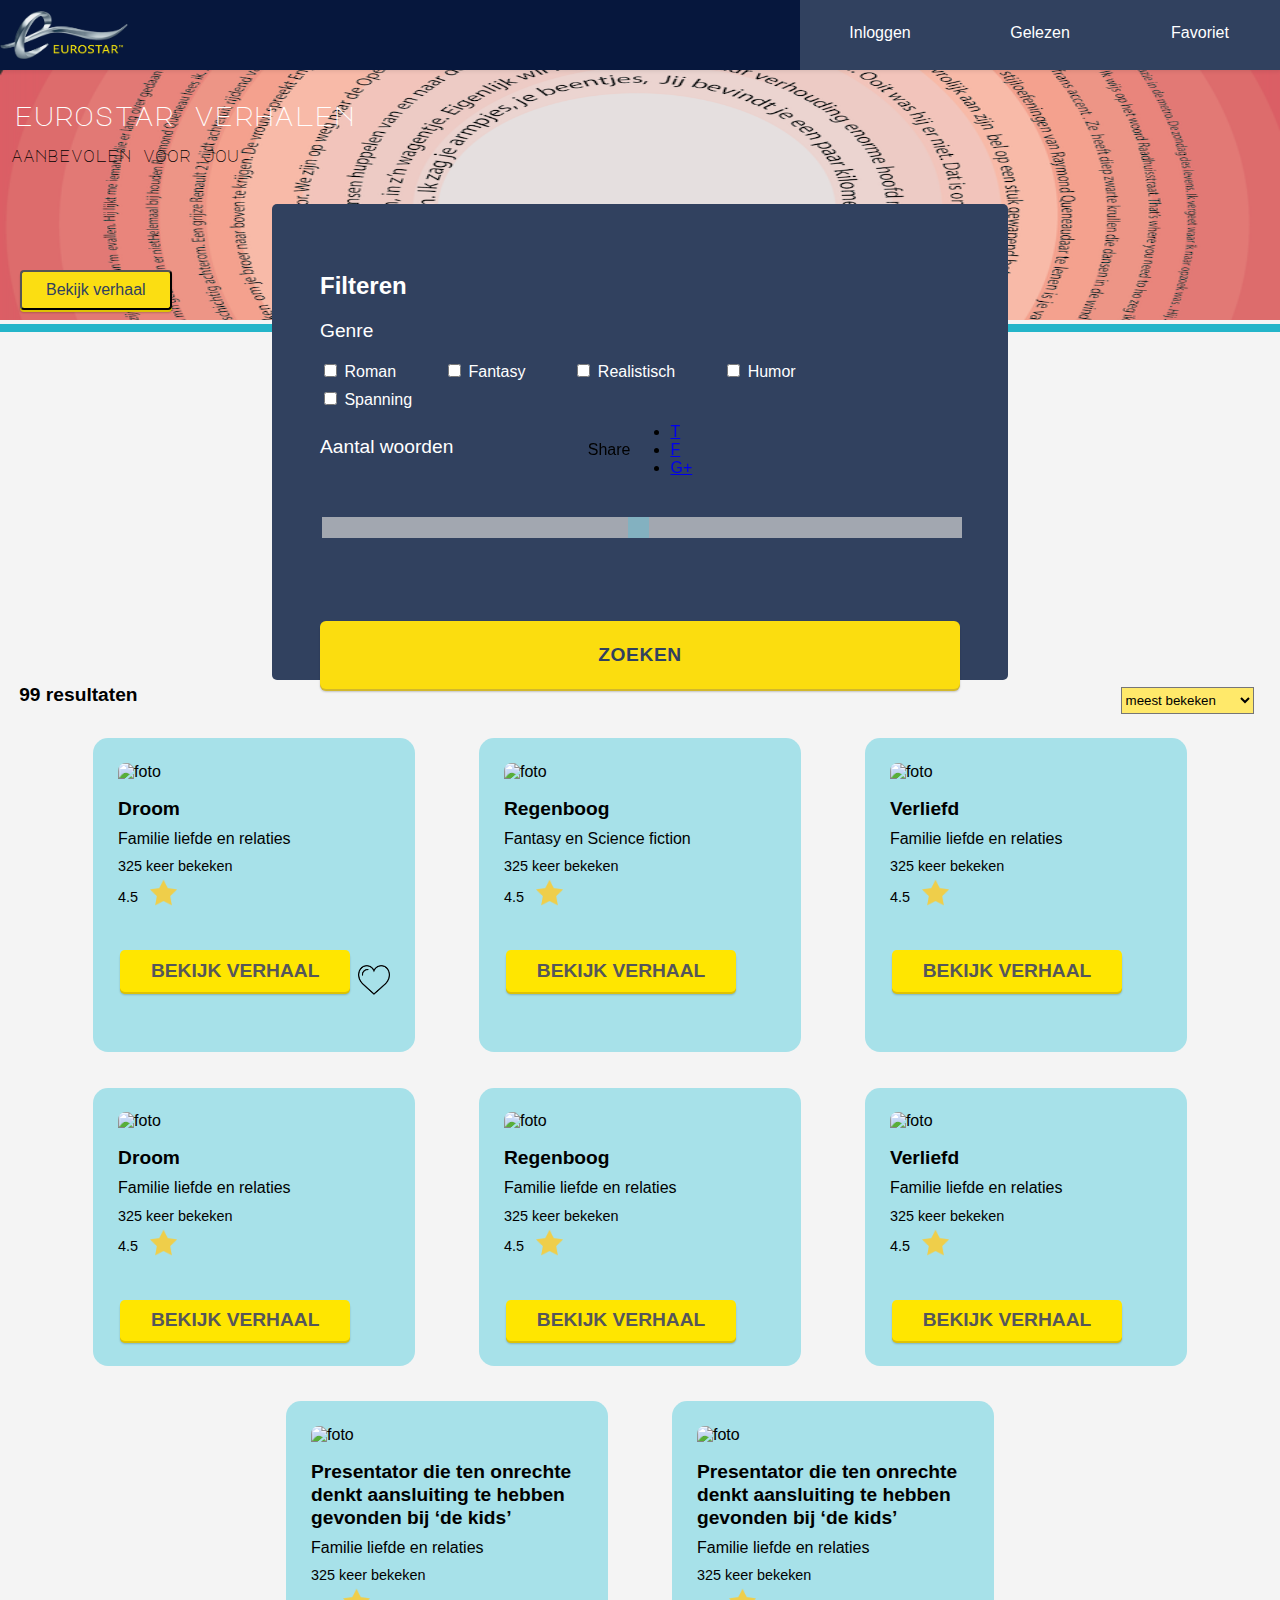
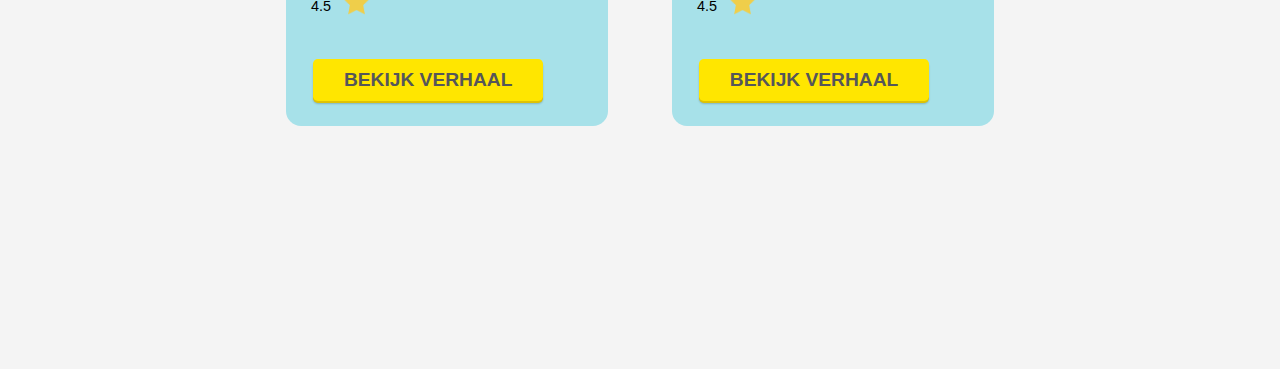
==== commit 1c44268b: "Add files via upload" ====
--- a/index.html
+++ b/index.html
@@ -20,7 +20,7 @@
                 <li class="nav-item"><a href="gelezen.html" class="nav-link">Gelezen</a></li>
                 <li class="nav-item"><a href="#" class="nav-link">Favoriet</a></li>
             </ul>
-            <img src="url(" https://www.iconfinder.com/data/icons/tupix-1/30/list-512.png ") no-repeat center"class="nav-burger" alt="hamburger">
+            <img src="" class="nav-burger" alt="hamburger">
         </nav>
     </header>
 
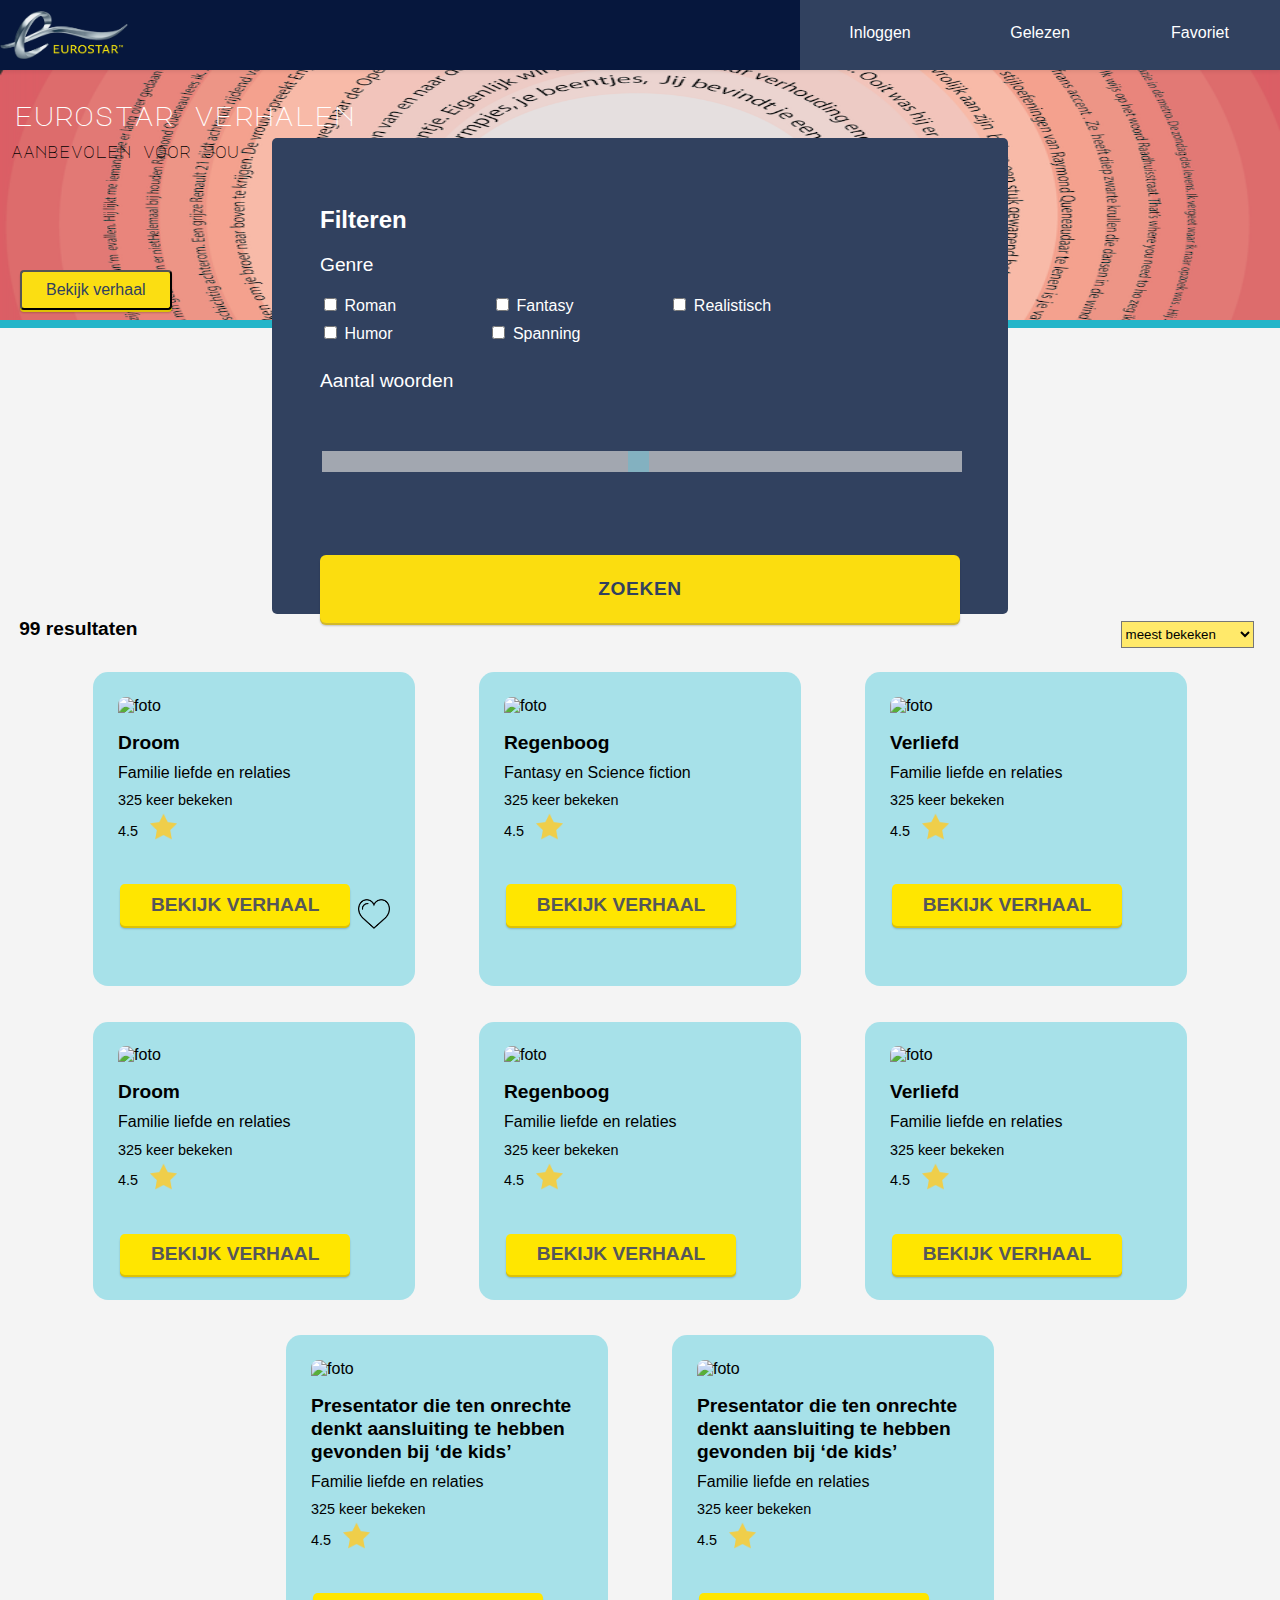
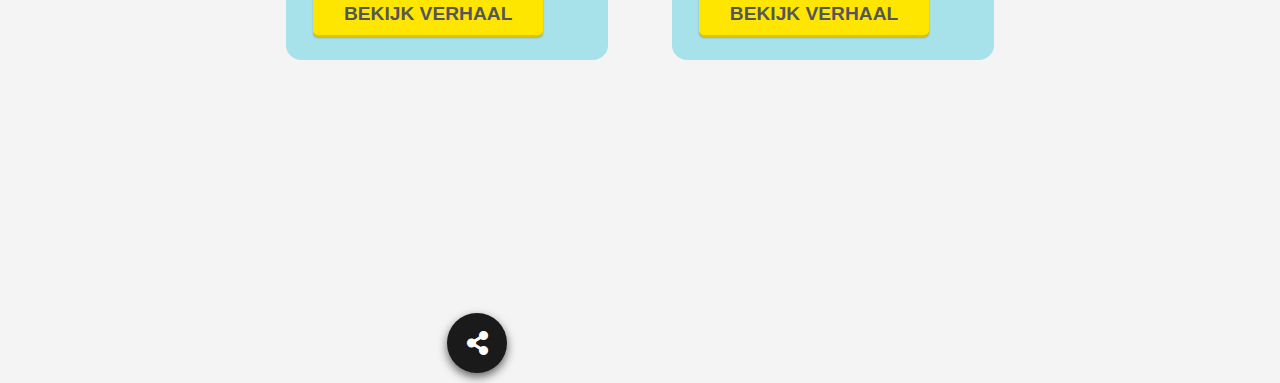
==== commit 702e6130: "Add files via upload" ====
--- a/index.html
+++ b/index.html
@@ -20,7 +20,7 @@
                 <li class="nav-item"><a href="gelezen.html" class="nav-link">Gelezen</a></li>
                 <li class="nav-item"><a href="#" class="nav-link">Favoriet</a></li>
             </ul>
-            <img src="" class="nav-burger" alt="hamburger">
+            <img src="https://www.iconfinder.com/data/icons/tupix-1/30/list-512.png" class="nav-burger" alt="hamburger">
         </nav>
     </header>
 
@@ -188,23 +188,20 @@
         </article>
     </section>
 
-    <footer class="share-button">
-        <a class="social-toggle">Share</a>
-        <div class="social-networks">
-            <ul>
-                <li class="social-twitter">
-                    <a href="https://www.twitter.com">T</a>
-                </li>
-                <li class="social-facebook">
-                    <a href="https://www.facebook.com">F</a>
-                </li>
-                <li class="social-gplus">
-                    <a href="http://www.gplus.com">G+</a>
-                </li>
+    <link rel="stylesheet" href="https://use.fontawesome.com/releases/v5.4.1/css/all.css" />
+    <footer class="container">
+        <nav class="socialShare">
+            <ul class="menu">
+                <li class="icon"><a href="#"><i class="fab fa-linkedin-in"></i></a></li>
+                <li class="icon"><a href="#"><i class="fab fa-twitter"></i></a></li>
+                <li class="icon"><a href="#"><i class="fab fa-instagram"></i></a></li>
+                <li class="icon"><a href="#"><i class="fab fa-facebook-f"></i></a></li>
+                <li class="icon"><a href="#"><i class="fab fa-youtube"></i></a></li>
             </ul>
-        </div>
+            <div class="trigger"><i class="fas fa-share-alt"></i></div>
+        </nav>
     </footer>
-    <script src='http://cdnjs.cloudflare.com/ajax/libs/jquery/2.1.3/jquery.min.js'></script>
+
     <script src="js/index.js"></script>
 
 </body>
--- a/eurostar.css
+++ b/eurostar.css
@@ -206,7 +206,7 @@
 }
 
 .familie {
-    margin-right: 3em;
+    margin-right: 6em;
     margin-bottom: 0.5em;
 }
 
@@ -664,139 +664,8 @@
 }
 
 
-/*.share-button {
-    margin: auto;
-    position: relative;
-    background-color: #31415f;
-
-    left: 0;
-    bottom: -2.5em;
-    ;
-    right: 0;
-    width: 7em;
-    height: 2.3em;
-    line-height: 2em;
-}
-
-.social-toggle {
-    display: block;
-    font-weight: bold;
-    font-size: 90%;
-    text-align: center;
-
-    transition: all 0.25s;
-    color: rgb(200, 200, 200);
-    background: rgba(200, 200, 200, .05);
-    border: 2px solid rgb(200, 200, 200);
-}
-
-.social-toggle:hover {
-    background: rgb(200, 200, 200);
-    color: #333;
-}
-
-.no-js .social-toggle,
-.no-js .social-toggle:hover {
-    cursor: default;
-    border: none;
-    background: transparent;
-    color: rgb(200, 200, 200);
-    pointer-events: none;
-}
-
-.social-networks {
-    -webkit-transform-origin: 50% 0;
-    -ms-transform-origin: 50% 0;
-    transform-origin: 50% 0;
-    -webkit-transform: scale(0) translateY(-190px);
-    transform: scale(0) translateY(-190px);
-    opacity: 0;
-    -webkit-transition: all .4s ease;
-    transition: all .4s ease;
-    margin-left: -45%;
-    /* stops flickering */
-
-/*    -webkit-backface-visibility: hidden;
-}
-
-footer .social-gplus {
-    background: #e34429;
-}
-
-footer .social-twitter {
-    background: #6cdfea;
-}
-
-.social-networks.open-menu,
-.no-js .social-networks {
-    -webkit-transform: scale(1) translateY(-90px);
-    transform: scale(1) translateY(-90px);
-    opacity: 1;
-}
-
-
-.social-networks ul {
-    position: relative;
-    left: 1.09em;
-    width: 180px;
-    height: 40px;
-    color: #fff;
-    background: #3b5998;
-    margin: auto;
-    padding: 0;
-    list-style: none;
-}
-
-.social-networks ul:after {
-    content: '';
-    display: block;
-    width: 0;
-    height: 0;
-    position: absolute;
-    left: 0;
-    right: 0;
-    border-left: 12px solid transparent;
-    border-right: 12px solid transparent;
-}
-
-.social-networks.open-menu ul:after,
-.no-js .social-networks ul:after {
-    margin: 35px auto;
-    border-top: 12px solid #3b5998;
-}
-
-.social-networks li {
-    font-size: 90%;
-    width: 60px;
-    margin: 0;
-    text-align: center;
-    float: left;
-    display: block;
-    height: 40px;
-    line-height: 40px;
-    position: relative;
-    z-index: 2;
-    -webkit-box-sizing: content-box;
-    -moz-box-sizing: content-box;
-    box-sizing: content-box;
-    transition: all .3s ease;
-}
-
-.share-button a {
-    text-decoration: none;
-}
-
-.social-networks a {
-    display: block;
-    color: white;
-}
-
-.social-networks a:hover {
-    color: #222;
-}*/
-
-footer {
-    position: fixed;
+.container {
+    position: relative;
     top: 0;
     right: 0;
     bottom: 0;
@@ -807,7 +676,7 @@
     align-items: center;
 }
 
-footer nav {
+.socialShare {
     height: 80px;
     width: 80px;
     display: flex;
@@ -817,20 +686,21 @@
     transition: all ease 0.5s;
 }
 
-footer nav.active {
+.socialShare.active {
     width: 480px;
     padding-right: 80px;
 }
 
-
-
-
-
-
-
-
-
-footer nav.active .menu .icon a i {
+.icon {
+    list-style-type: none;
+}
+
+.icon:hover {
+    background-color: #f4f4f4;
+}
+
+
+.socialShare.active .menu .icon a i {
     width: 20px;
     height: 20px;
     padding: 0.5rem;
@@ -842,9 +712,9 @@
 
 
 
-footer nav .trigger {
+.socialShare .trigger {
     background-color: #1a1a1a;
-    color: white;
+    color: #fff;
     font-size: 1.5rem;
     display: inline-flex;
     justify-content: center;
@@ -852,31 +722,28 @@
     width: 60px;
     height: 60px;
     position: absolute;
-    right: 0;
+    right: 7.2em;
     border-radius: 500px;
     box-shadow: 0px 4px 10px rgba(0, 0, 0, 0.6);
     transition: all 0.3s;
 }
 
-footer nav ul {
-    list-style-type: none;
-}
-
-
-footer nav ul {
+
+
+.socialShare .menu {
     display: flex;
     justify-content: space-around;
     flex-grow: 1;
 }
 
-footer nav ul li a {
+.socialShare .menu .icon a {
     display: inline-flex;
     justify-content: center;
     align-items: flex-start;
     text-decoration: none;
 }
 
-footer nav ul .icon a i {
+.socialShare .menu .icon a i {
     border-radius: 500px;
     background-color: #1a1a1a;
     width: 0;
@@ -901,11 +768,16 @@
     }
 }
 
-
-
-
-
-
+@keyframes blow {
+    0% {
+        -webkit-transform: scale(0);
+        transform: scale(0);
+    }
+    100% {
+        -webkit-transform: scale(1.5);
+        transform: scale(1.5);
+    }
+}
 
 
 
@@ -962,6 +834,8 @@
     }
 }
 
+
+
 @media (min-width: 80em) {
     .filteren {
         position: relative;
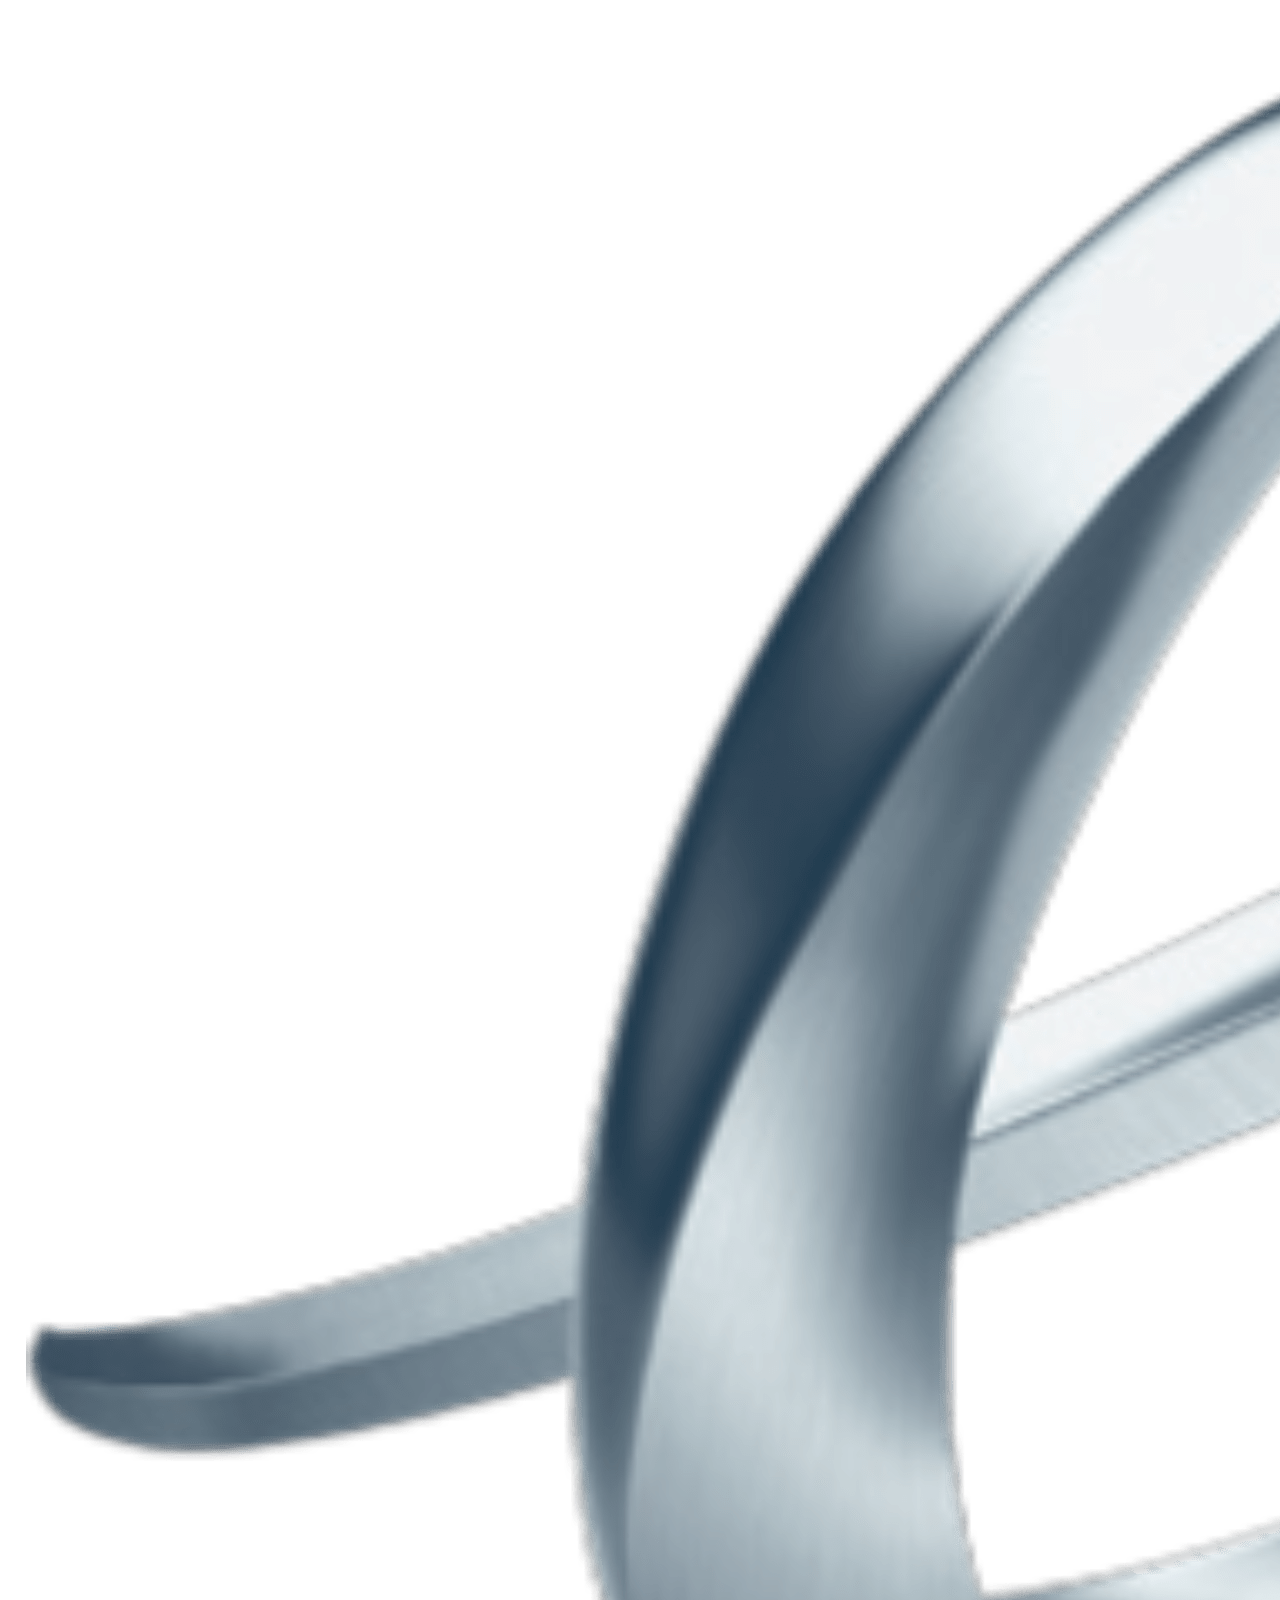
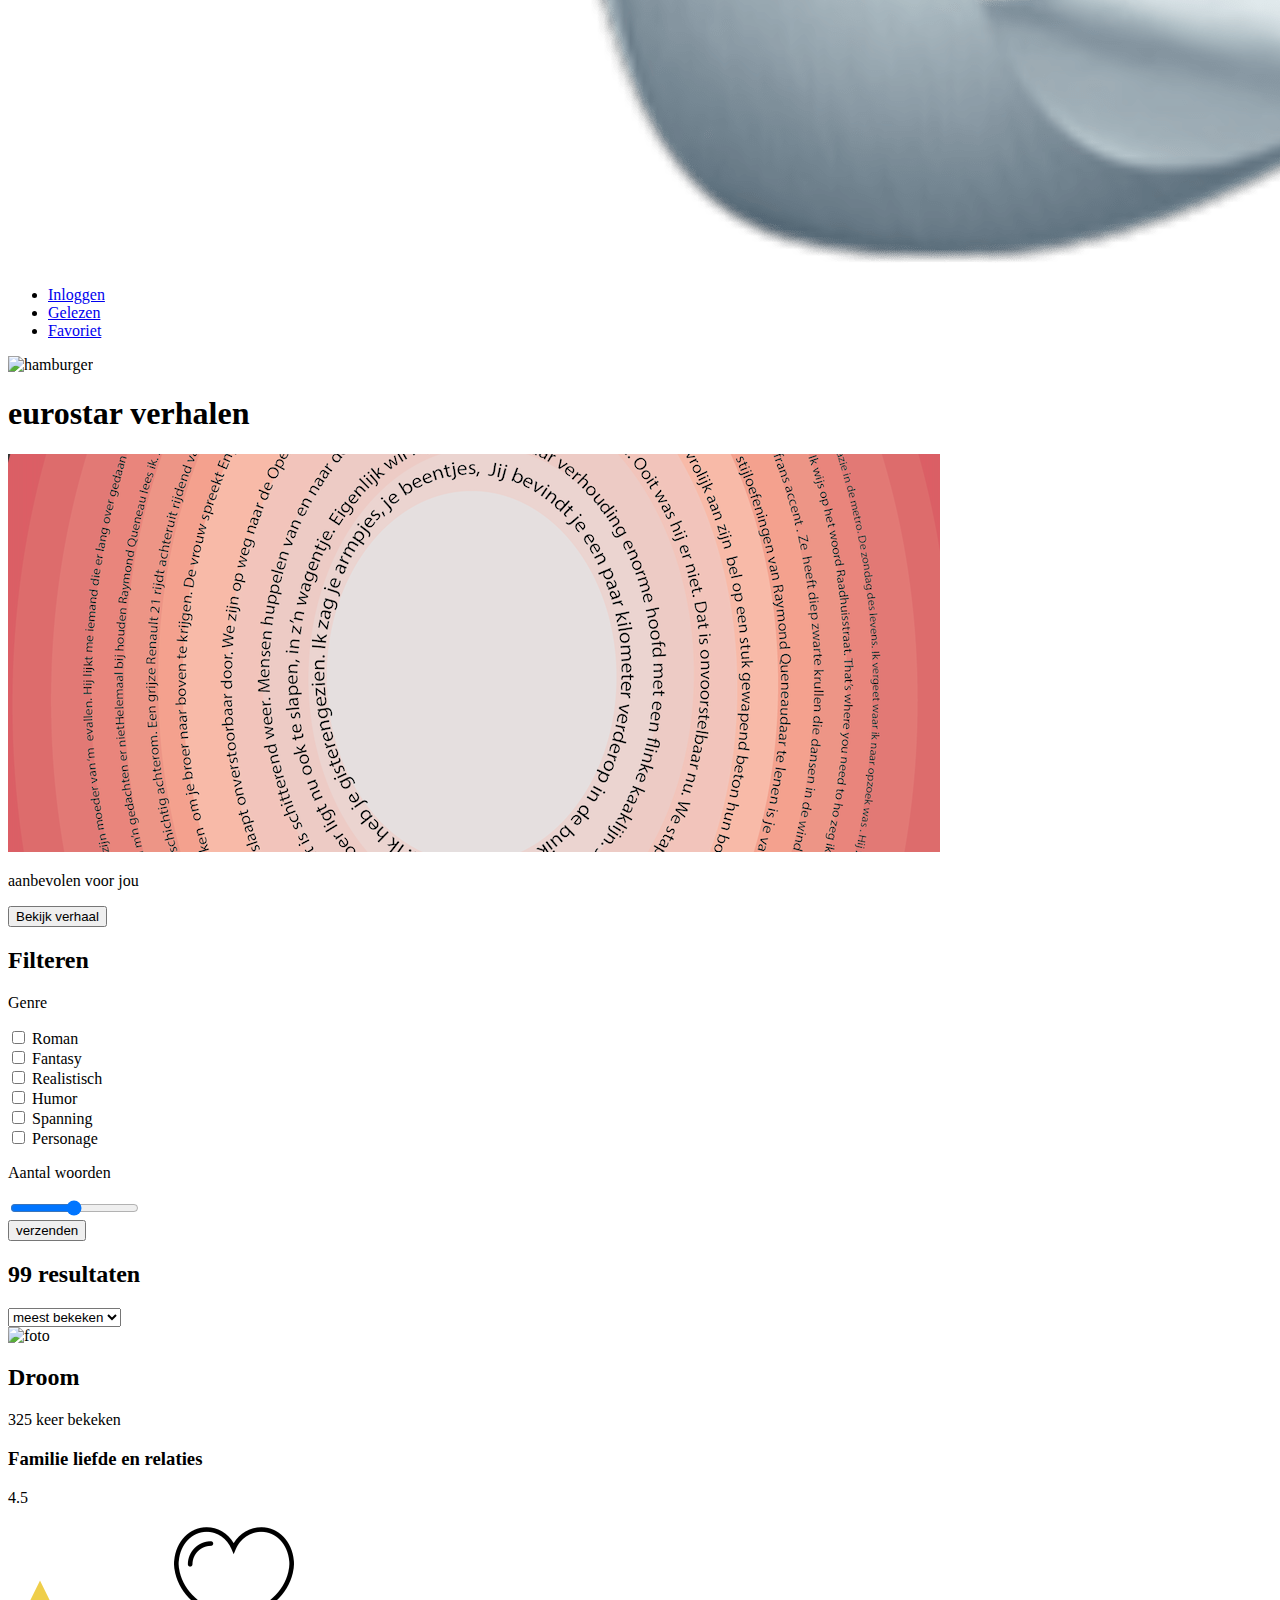
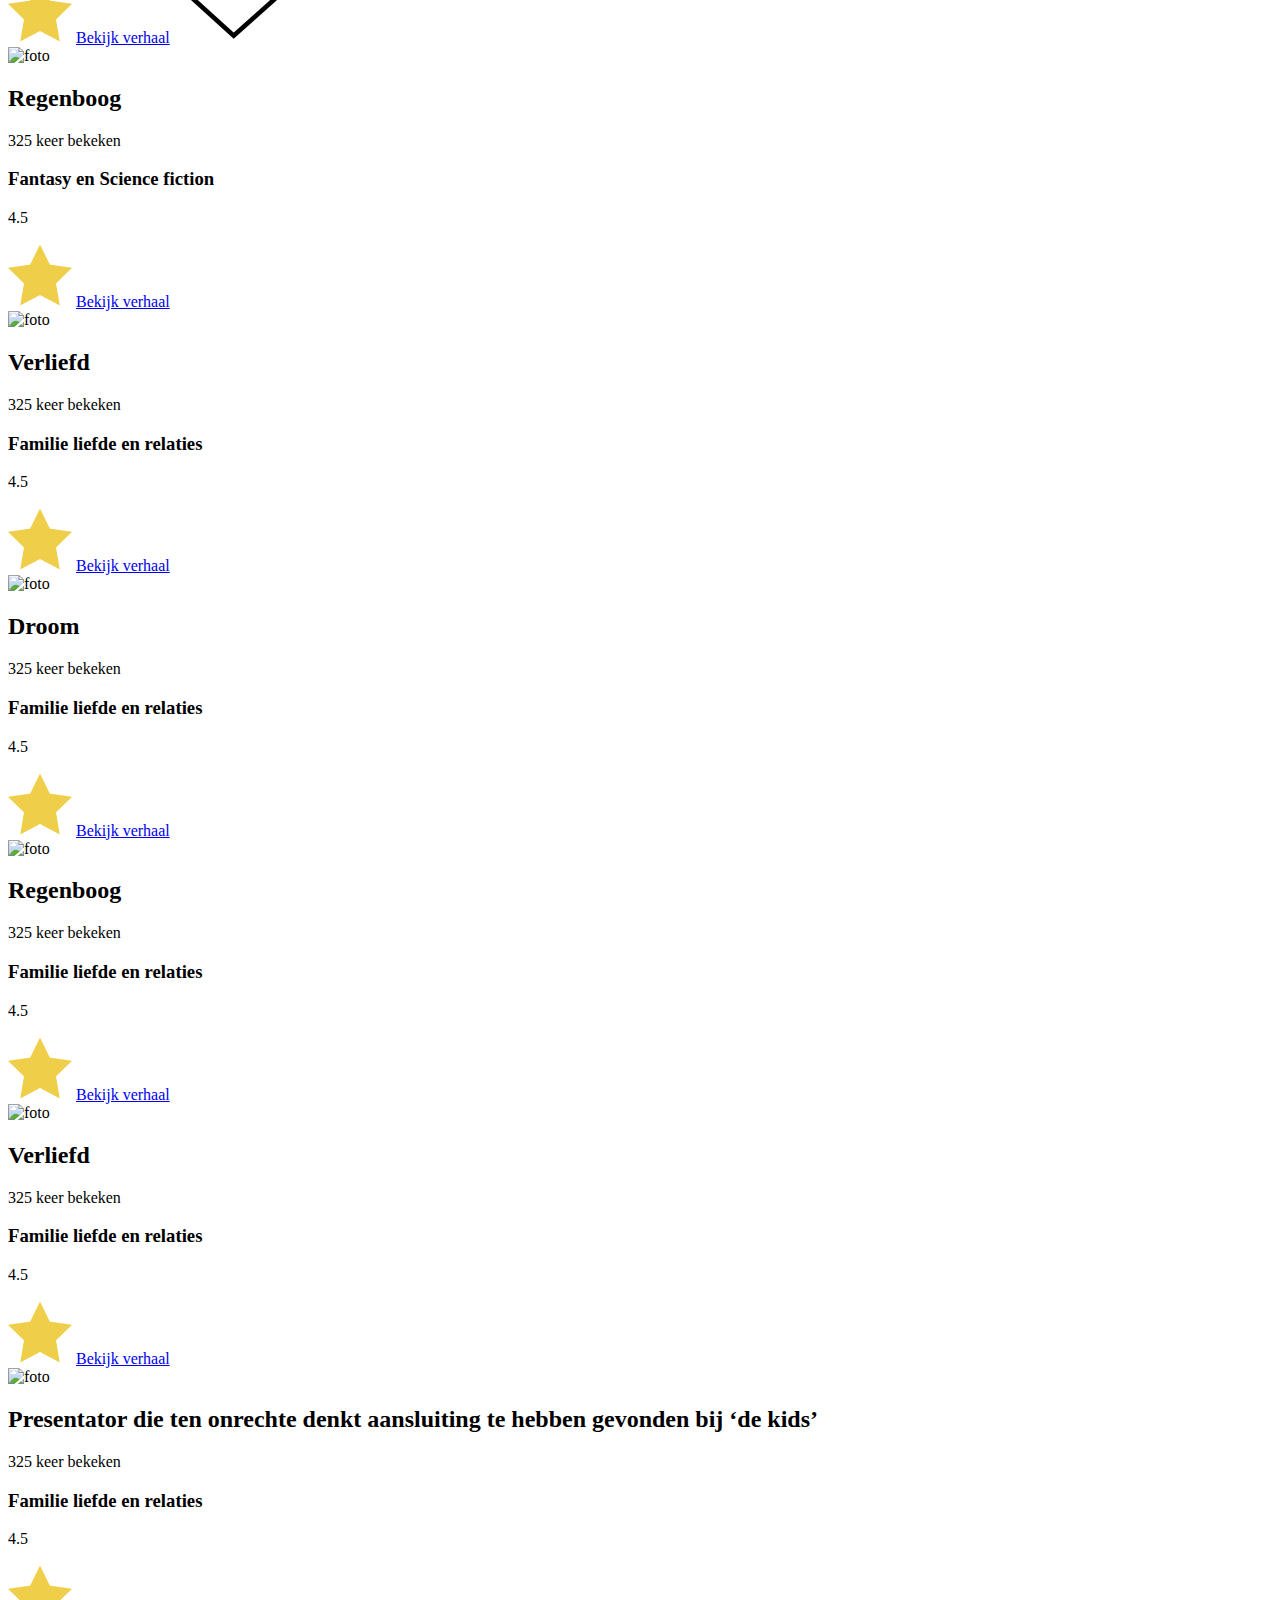
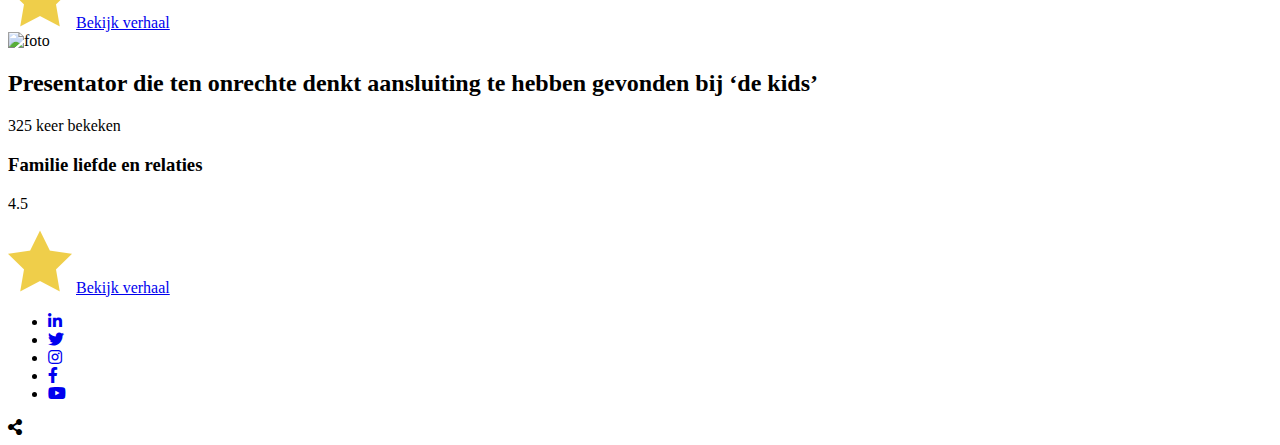
==== commit ae3c07f0: "Add files via upload" ====
--- a/index.html
+++ b/index.html
@@ -4,205 +4,193 @@
 <head>
     <meta charset="UTF-8">
     <title>eurostar.html </title>
-    <link rel="stylesheet" href="eurostar.css">
+    <link rel="stylesheet" href="css/eurostar.css">
     <meta name="viewport" content="width=device-width, initial-scale=1">
     <link href="https://fonts.googleapis.com/css?family=Major+Mono+Display" rel="stylesheet">
-    <script src="https://cdnjs.cloudflare.com/ajax/libs/modernizr/2.8.3/modernizr.min.js" type="text/javascript"></script>
+
 </head>
 
 <body>
-
-    <header>
-        <img src="eurostarlogo.png" alt="" class="logo">
-        <nav class="nav">
-            <ul class="nav-list">
-                <li class="nav-item"><a href="inloggen.html" class="nav-link">Inloggen</a></li>
-                <li class="nav-item"><a href="gelezen.html" class="nav-link">Gelezen</a></li>
-                <li class="nav-item"><a href="#" class="nav-link">Favoriet</a></li>
-            </ul>
-            <img src="https://www.iconfinder.com/data/icons/tupix-1/30/list-512.png" class="nav-burger" alt="hamburger">
-        </nav>
-    </header>
+    <main>
+        <header class="header">
+            <img src="eurostarlogo.png" alt="" class="logo">
+            <nav class="nav">
+                <ul class="nav-list">
+                    <li class="nav-item"><a href="inloggen.html" class="nav-link">Inloggen</a></li>
+                    <li class="nav-item"><a href="gelezen.html" class="nav-link">Gelezen</a></li>
+                    <li class="nav-item"><a href="#" class="nav-link">Favoriet</a></li>
+                </ul>
+                <img src="https://www.iconfinder.com/data/icons/tupix-1/30/list-512.png" class="nav-burger" alt="hamburger">
+            </nav>
+        </header>
 
 
 
-    <main class="container">
-        <h1 class=titel>eurostar verhalen</h1><img src="Schermafbeelding%202019-01-14%20om%2018.10.48.png" alt="afbeelding">
-        <p> aanbevolen voor jou</p>
-        <button class="btn"> Bekijk verhaal </button>
-
-    </main>
+        <section class="header">
+            <h1 class=titel>eurostar verhalen</h1><img src="Schermafbeelding%202019-01-14%20om%2018.10.48.png" alt="afbeelding">
+            <p class="pbanner"> aanbevolen voor jou</p>
+            <button class="btn"> Bekijk verhaal </button>
+        </section>
 
 
 
-    <section class="filteren">
-
-        <h2 class="titelfilteren"> Filteren </h2>
+        <aside class="filteren">
+            <h2 class="titelfilteren"> Filteren </h2>
+            <form class="formulier" action="index2.html">
+                <p>Genre </p>
+                <div class="checkboxes">
+                    <div class="genre">
+                        <input type="checkbox" />
+                        <label>Roman</label>
+                    </div>
+                    <div class="genre">
+                        <input type="checkbox" />
+                        <label>Fantasy </label></div>
+                    <div class="genre">
+                        <input type="checkbox" />
+                        <label> Realistisch</label></div>
+                    <div class="genre">
+                        <input type="checkbox" /><label>          Humor</label>
+                    </div>
+                    <div class="genre">
+                        <input type="checkbox" /><label>  Spanning</label>
+                    </div>
+                    <div class="genre">
+                        <input type="checkbox" /><label>  Personage</label>
+                    </div>
+                </div>
+            </form>
 
 
-        <form class="formulier" action="checkbox">
-            <p>Genre </p>
-            <div class="checkboxes">
+            <form action="range">
+                <p> Aantal woorden</p>
+                <input type="range" min="1" max="100" value="50" class="slider" id="myRange">
+            </form>
 
-                <div class="familie"> <input type="checkbox" />
-                    <label>Roman</label></div>
+            <input class="filterbutton" value="verzenden" type="submit">
 
-                <div class="familie">
-                    <input type="checkbox" /> <label>Fantasy </label></div>
+        </aside>
 
-                <div class="familie">
-
-                    <input type="checkbox" /><label> Realistisch</label></div>
-                <div class="familie">
-                    <input type="checkbox" /><label> Humor  </label>
-                </div>
-                <div class="familie">
-                    <input type="checkbox" /><label>  Spanning</label>
-                </div>
-
-            </div>
-        </form>
-
-
-        <form action="range">
-            <p> Aantal woorden</p>
-            <input type="range" min="1" max="100" value="50" class="slider" id="myRange">
-        </form>
-
-        <button> Zoeken  </button>
-
-
-
-    </section>
-
-    <article class="sorteren">
-        <h2 class="resultaten">99 resultaten </h2>
-        <form class="sorterenop" action="checkbox">
-            <select class="sorterenfilter" name="sorterenop">
+        <article class="sorteren">
+            <h2 class="resultaten">99 resultaten </h2>
+            <form class="sorterenop" action="checkbox">
+                <select class="sorterenfilter" name="sorterenop">
         <option class="option" value="meest bekeken"> meest bekeken</option>
         <option value="a-z"> a-z </option>
         <option value="z-a">z-a</option>
         <option value="random">random</option>
     </select>
-        </form>
+            </form>
 
-    </article>
+        </article>
 
 
 
 
-    <section class="sectionsorterenverhalen">
+        <section class="sectionsorterenverhalen">
 
-        <article class="verhalen">
-            <img class="fotoverhalen" src="http://q-staff.eu/wp-content/uploads/2015/01/dromen.jpg" alt="foto">
-            <h2>Droom </h2>
-            <h3> Familie liefde en relaties</h3>
-            <p>325 keer bekeken</p>
-            <p> 4.5</p>
-            <img class="ster" alt="ster" src="star.png">
+            <article class="verhalen">
+                <img class="fotoverhalen" src="http://q-staff.eu/wp-content/uploads/2015/01/dromen.jpg" alt="foto">
+                <h2>Droom </h2>
+                <p>325 keer bekeken</p>
+                <h3> Familie liefde en relaties</h3>
+                <p> 4.5</p>
+                <img class="ster" alt="ster" src="star.png">
+                <a href="verhaal.html" class="bekijkverhaalknop">Bekijk verhaal</a> <img class="likebutton" src="like%20(3).png" alt="hart">
 
-            <a href="verhaal.html" class="bekijkverhaalknop">Bekijk verhaal</a> <img class="likebutton" src="like%20(3).png" alt="hart">
+            </article>
 
 
-        </article>
+            <article class="verhalen">
+                <img class="fotoverhalen" src="https://thumbs.werkaandemuur.nl/b9597d13a1910afd339861abcd6c3329_950x600_fit.jpg" alt="foto">
+                <h2>Regenboog </h2>
+                <p>325 keer bekeken</p>
+                <h3> Fantasy en Science fiction</h3>
+                <p> 4.5</p>
+                <img class="ster" alt="ster" src="star.png">
+                <a href="verhaal.html" class="bekijkverhaalknop">Bekijk verhaal</a>
+            </article>
 
 
-        <article class="verhalen">
-            <img class="fotoverhalen" src="https://thumbs.werkaandemuur.nl/b9597d13a1910afd339861abcd6c3329_950x600_fit.jpg" alt="foto">
-            <h2>Regenboog </h2>
-            <h3> Fantasy en Science fiction</h3>
-            <P>325 keer bekeken</P>
-            <p> 4.5</p>
-            <img class="ster" alt="ster" src="star.png">
+            <article class="verhalen">
+                <img class="fotoverhalen" src="https://sestra.nl/wp-content/uploads/2014/02/Bang-om-verliefd-te-zijn-1200x675.jpg" alt="foto">
+                <h2>Verliefd </h2>
+                <p> 325 keer bekeken</p>
+                <h3>Familie liefde en relaties </h3>
+                <p> 4.5</p>
+                <img class="ster" alt="ster" src="star.png">
+                <a href="verhaal.html" class="bekijkverhaalknop">Bekijk verhaal</a>
+            </article>
+
+            <article class="verhalen">
+                <img class="fotoverhalen" src="http://q-staff.eu/wp-content/uploads/2015/01/dromen.jpg" alt="foto">
+                <h2>Droom </h2>
+                <p> 325 keer bekeken</p>
+                <h3> Familie liefde en relaties</h3>
+                <p> 4.5</p>
+                <img class="ster" alt="ster" src="star.png">
+                <a href="verhaal.html" class="bekijkverhaalknop">Bekijk verhaal</a>
+            </article>
 
 
-            <a href="verhaal.html" class="bekijkverhaalknop">Bekijk verhaal</a>
-
-        </article>
+            <article class="verhalen">
+                <img class="fotoverhalen" src="https://thumbs.werkaandemuur.nl/b9597d13a1910afd339861abcd6c3329_950x600_fit.jpg" alt="foto">
+                <h2>Regenboog </h2>
+                <p> 325 keer bekeken</p>
+                <h3> Familie liefde en relaties</h3>
+                <p> 4.5</p>
+                <img class="ster" alt="ster" src="star.png">
+                <a href="verhaal.html" class="bekijkverhaalknop">Bekijk verhaal</a>
+            </article>
 
 
-        <article class="verhalen">
-            <img class="fotoverhalen" src="https://sestra.nl/wp-content/uploads/2014/02/Bang-om-verliefd-te-zijn-1200x675.jpg" alt="foto">
+            <article class="verhalen">
+                <img class="fotoverhalen" src="https://sestra.nl/wp-content/uploads/2014/02/Bang-om-verliefd-te-zijn-1200x675.jpg" alt="foto">
+                <h2>Verliefd </h2>
+                <p> 325 keer bekeken</p>
+                <h3>Familie liefde en relaties</h3>
+                <p> 4.5</p>
+                <img class="ster" alt="ster" src="star.png">
+                <a href="verhaal.html" class="bekijkverhaalknop">Bekijk verhaal</a>
+            </article>
 
-            <h2>Verliefd </h2>
-            <h3>Familie liefde en relaties </h3>
-            <P> 325 keer bekeken</P>
-            <p> 4.5</p>
-            <img class="ster" alt="ster" src="star.png">
-            <a href="verhaal.html" class="bekijkverhaalknop">Bekijk verhaal</a>
-
-        </article>
-
-        <article class="verhalen">
-            <img class="fotoverhalen" src="http://q-staff.eu/wp-content/uploads/2015/01/dromen.jpg" alt="foto">
-            <h2>Droom </h2>
-            <h3> Familie liefde en relaties</h3>
-            <P> 325 keer bekeken</P>
-            <p> 4.5</p>
-            <img class="ster" alt="ster" src="star.png">
-            <a href="verhaal.html" class="bekijkverhaalknop">Bekijk verhaal</a>
-
-        </article>
+            <article class="verhalen">
+                <img class="fotoverhalen" src="https://thumbs.werkaandemuur.nl/b9597d13a1910afd339861abcd6c3329_950x600_fit.jpg" alt="foto">
+                <h2>Presentator die ten onrechte denkt aansluiting te hebben gevonden bij ‘de kids’ </h2>
+                <p> 325 keer bekeken</p>
+                <h3> Familie liefde en relaties</h3>
+                <p> 4.5</p>
+                <img class="ster" alt="ster" src="star.png">
+                <a href="verhaal/verhaal.html" class="bekijkverhaalknop">Bekijk verhaal</a> </article>
 
 
-        <article class="verhalen">
-            <img class="fotoverhalen" src="https://thumbs.werkaandemuur.nl/b9597d13a1910afd339861abcd6c3329_950x600_fit.jpg" alt="foto">
-            <h2>Regenboog </h2>
-            <h3> Familie liefde en relaties</h3>
-            <P> 325 keer bekeken</P>
-            <p> 4.5</p>
-            <img class="ster" alt="ster" src="star.png">
-            <a href="verhaal.html" class="bekijkverhaalknop">Bekijk verhaal</a>
-        </article>
+            <article class="verhalen">
+                <img class="fotoverhalen" src="https://sestra.nl/wp-content/uploads/2014/02/Bang-om-verliefd-te-zijn-1200x675.jpg" alt="foto">
+                <h2>Presentator die ten onrechte denkt aansluiting te hebben gevonden bij ‘de kids’ </h2>
+                <p> 325 keer bekeken</p>
+                <h3> Familie liefde en relaties</h3>
+                <p> 4.5</p>
+                <img class="ster" alt="ster" src="star.png">
+                <a href="verhaal/verhaal.html" class="bekijkverhaalknop">Bekijk verhaal</a>
+            </article>
+        </section>
 
+        <link rel="stylesheet" href="https://use.fontawesome.com/releases/v5.4.1/css/all.css" />
+        <footer class="container">
+            <nav class="socialShare">
+                <ul class="menu">
+                    <li class="icon"><a href="#"><i class="fab fa-linkedin-in"></i></a></li>
+                    <li class="icon"><a href="#"><i class="fab fa-twitter"></i></a></li>
+                    <li class="icon"><a href="#"><i class="fab fa-instagram"></i></a></li>
+                    <li class="icon"><a href="#"><i class="fab fa-facebook-f"></i></a></li>
+                    <li class="icon"><a href="#"><i class="fab fa-youtube"></i></a></li>
+                </ul>
+                <div class="trigger"><i class="fas fa-share-alt"></i></div>
+            </nav>
+        </footer>
 
-        <article class="verhalen">
-            <img class="fotoverhalen" src="https://sestra.nl/wp-content/uploads/2014/02/Bang-om-verliefd-te-zijn-1200x675.jpg" alt="foto">
-            <h2>Verliefd </h2>
-            <h3>Familie liefde en relaties</h3>
-            <P> 325 keer bekeken</P>
-            <p> 4.5</p>
-            <img class="ster" alt="ster" src="star.png">
-            <a href="verhaal.html" class="bekijkverhaalknop">Bekijk verhaal</a>
-
-
-        </article>
-        <article class="verhalen">
-            <img class="fotoverhalen" src="https://thumbs.werkaandemuur.nl/b9597d13a1910afd339861abcd6c3329_950x600_fit.jpg" alt="foto">
-            <h2>Presentator die ten onrechte denkt aansluiting te hebben gevonden bij ‘de kids’ </h2>
-            <h3> Familie liefde en relaties</h3>
-            <P> 325 keer bekeken</P>
-            <p> 4.5</p>
-            <img class="ster" alt="ster" src="star.png">
-            <a href="verhaal/verhaal.html" class="bekijkverhaalknop">Bekijk verhaal</a> </article>
-
-
-        <article class="verhalen">
-            <img class="fotoverhalen" src="https://sestra.nl/wp-content/uploads/2014/02/Bang-om-verliefd-te-zijn-1200x675.jpg" alt="foto">
-            <h2>Presentator die ten onrechte denkt aansluiting te hebben gevonden bij ‘de kids’ </h2>
-            <h3> Familie liefde en relaties</h3>
-            <P> 325 keer bekeken</P>
-            <p> 4.5</p>
-            <img class="ster" alt="ster" src="star.png">
-            <a href="verhaal/verhaal.html" class="bekijkverhaalknop">Bekijk verhaal</a>
-        </article>
-    </section>
-
-    <link rel="stylesheet" href="https://use.fontawesome.com/releases/v5.4.1/css/all.css" />
-    <footer class="container">
-        <nav class="socialShare">
-            <ul class="menu">
-                <li class="icon"><a href="#"><i class="fab fa-linkedin-in"></i></a></li>
-                <li class="icon"><a href="#"><i class="fab fa-twitter"></i></a></li>
-                <li class="icon"><a href="#"><i class="fab fa-instagram"></i></a></li>
-                <li class="icon"><a href="#"><i class="fab fa-facebook-f"></i></a></li>
-                <li class="icon"><a href="#"><i class="fab fa-youtube"></i></a></li>
-            </ul>
-            <div class="trigger"><i class="fas fa-share-alt"></i></div>
-        </nav>
-    </footer>
-
-    <script src="js/index.js"></script>
+        <script src="js/index.js"></script>
+    </main>
 
 </body>
 
